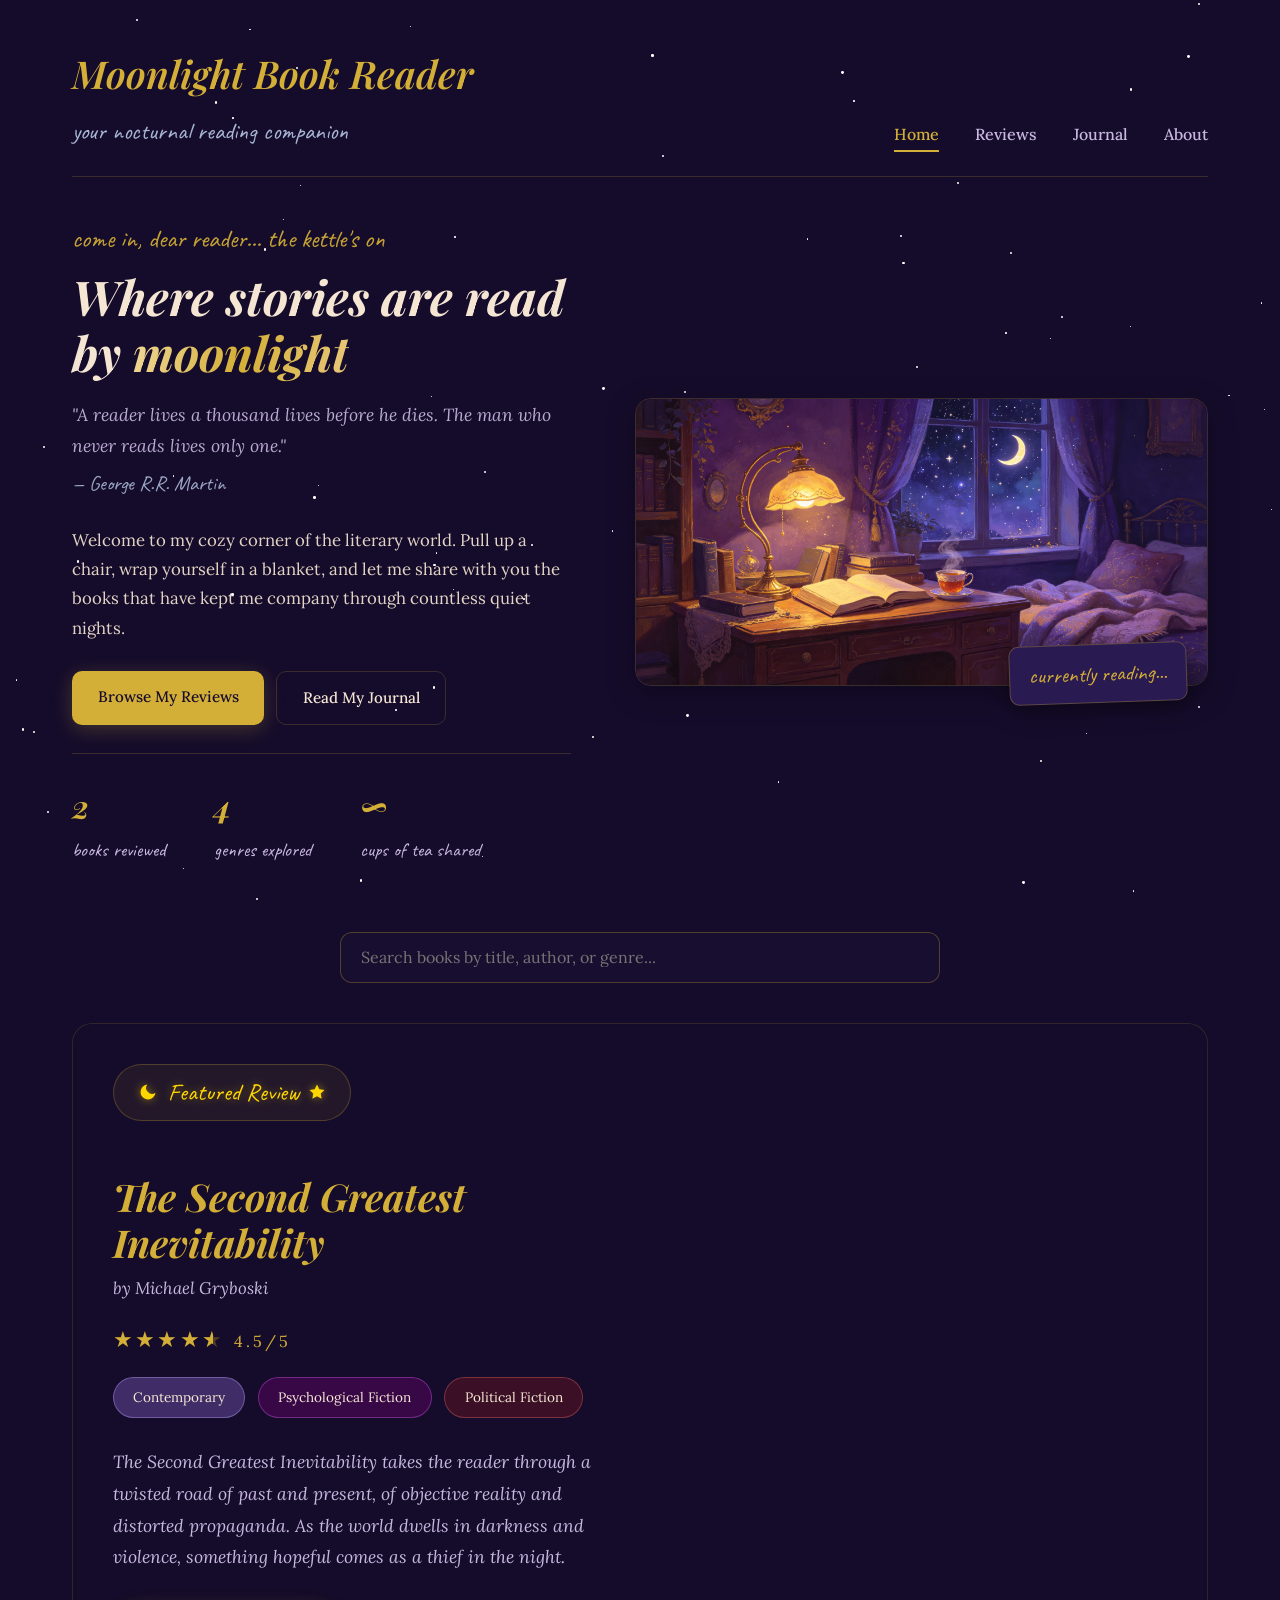
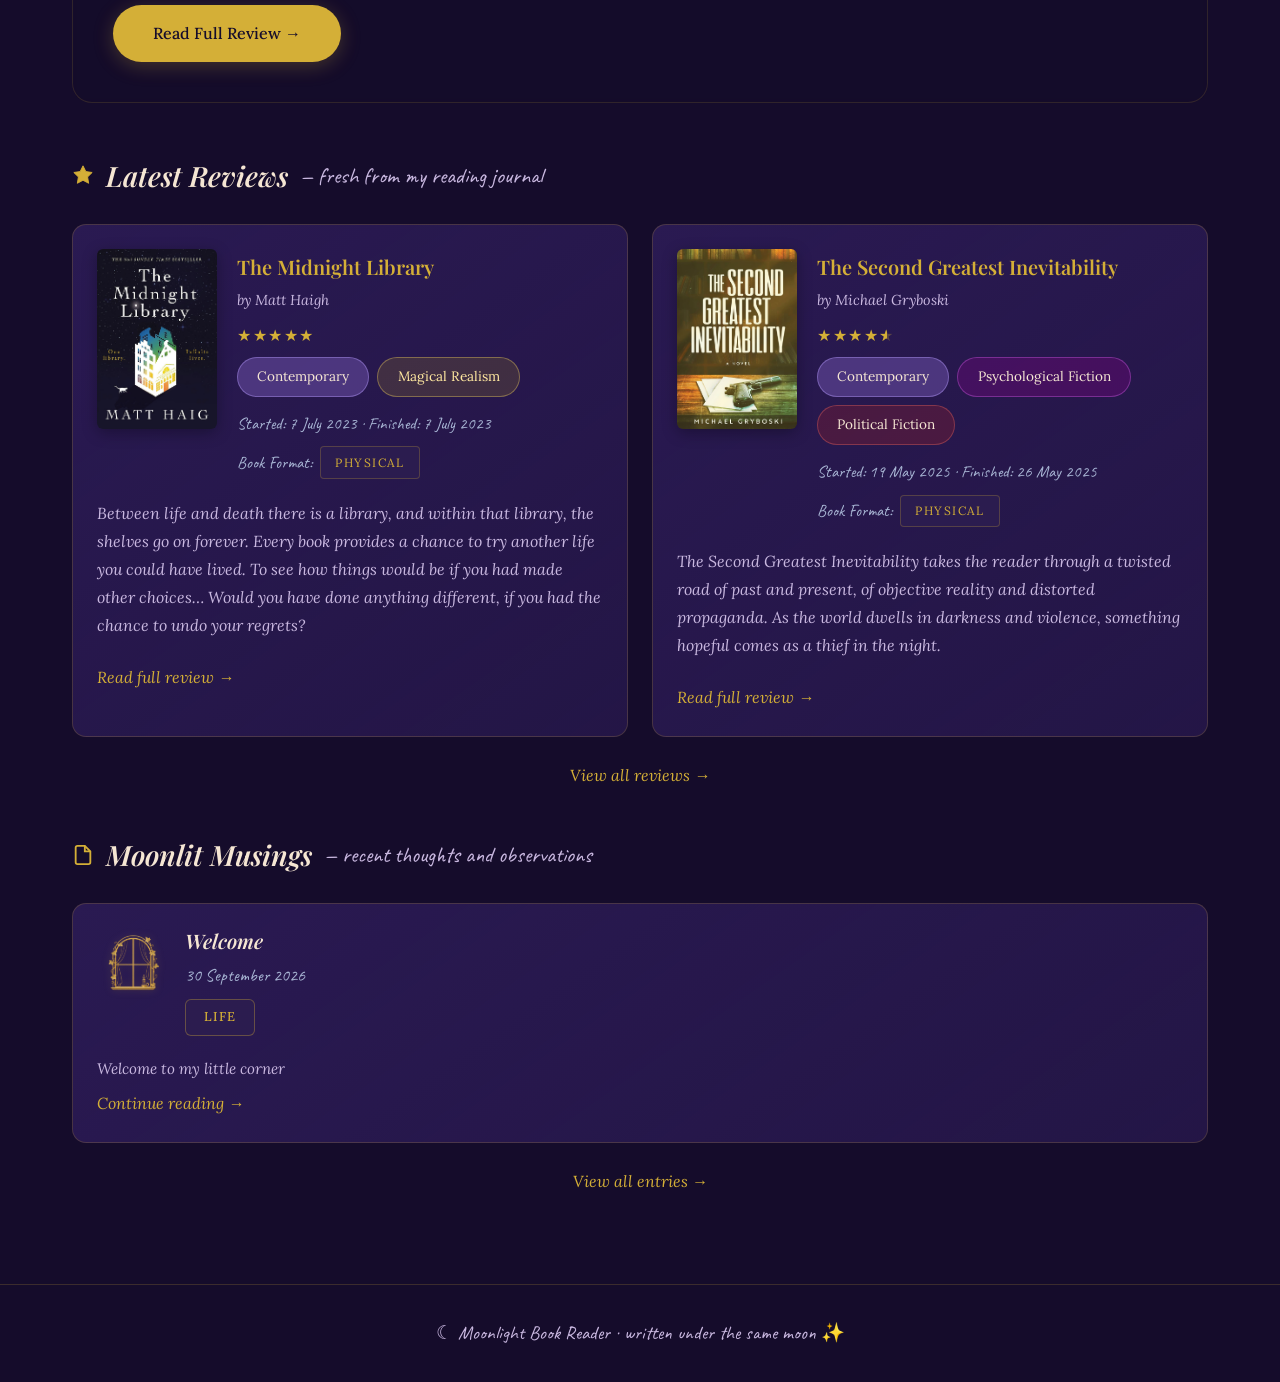
==== index.html @ bdcc1e2a "Update index.html" ====
<!DOCTYPE html>
<html lang="en">
<head>
  <meta charset="UTF-8" />
  <meta name="viewport" content="width=device-width, initial-scale=1.0" />
  <title>Moonlight Book Reader — Home</title>
  <link rel="icon" type="image/png" href="favicon.png" />
  <link rel="stylesheet" href="style.css?v=5" />
</head>
<body>
  <div class="stars-bg"></div>
  <div class="page-wrapper">
    <div class="container">
      <header class="site-header">
        <div class="site-brand">
          <a href="index.html" class="site-title">Moonlight Book Reader</a>
          <p class="site-tagline">your nocturnal reading companion</p>
        </div>
        <nav>
          <a href="index.html" class="active">Home</a>
          <a href="books.html">Reviews</a>
          <a href="journal.html">Journal</a>
          <a href="about.html">About</a>
        </nav>
      </header>

      <!-- HERO SECTION -->
      <section class="hero">
        <div class="hero-text">
          <p class="handwritten">come in, dear reader... the kettle's on</p>
          <h1>Where stories are read by <span class="gold-text">moonlight</span></h1>
          <p class="quote">"A reader lives a thousand lives before he dies. The man who never reads lives only one."</p>
          <p class="quote-author">— George R.R. Martin</p>
          <p>Welcome to my cozy corner of the literary world. Pull up a chair, wrap yourself in a blanket, and let me share with you the books that have kept me company through countless quiet nights.</p>
          <div class="hero-buttons">
            <a href="books.html" class="btn btn-primary">Browse My Reviews</a>
            <a href="journal.html" class="btn btn-secondary">Read My Journal</a>
          </div>
          <div class="hero-stats">
            <div class="hero-stat">
              <div class="stat-num" id="statBooks">0</div>
              <div class="stat-label">books reviewed</div>
            </div>
            <div class="hero-stat">
              <div class="stat-num" id="statGenres">0</div>
              <div class="stat-label">genres explored</div>
            </div>
            <div class="hero-stat">
              <div class="stat-num">∞</div>
              <div class="stat-label">cups of tea shared</div>
            </div>
          </div>
        </div>
        <div class="hero-image-wrap">
          <img src="hero-image.jpg" alt="Cozy night reading nook" loading="lazy" />
          <div class="hero-image-caption">currently reading...</div>
        </div>
      </section>

      <!-- 🔍 Search Bar -->
      <section class="search-section">
        <div class="search-container">
          <input 
            type="text" 
            id="searchInput" 
            placeholder="Search books by title, author, or genre..." 
            class="search-input"
          />
          <div id="searchResults" class="search-results"></div>
        </div>
      </section>

           <!-- ⭐ Featured Review — AUTO-UPDATING ✨ (styling 100% preserved) -->
      <section class="featured-section" id="featuredSection">
        <div class="featured-review" style="background: rgba(21, 12, 43, 0.25); backdrop-filter: blur(2px); border: 1px solid rgba(212, 175, 55, 0.15);">
          <div class="featured-book-wrap">
            
            <!-- LEFT: Text Content -->
            <div class="featured-content">
              
              <!-- ✨ Moon + Star Tag -->
              <div class="featured-tag-wrapper" style="margin-bottom: 1.8rem;">
                <span class="featured-tag" style="display: inline-flex; align-items: center; gap: 0.6rem; font-family: 'Caveat', cursive; font-size: 1.5rem; color: #ffd700; text-shadow: 0 0 10px rgba(255, 215, 0, 0.4); padding: 0.4rem 1.5rem; background: rgba(212, 175, 55, 0.08); border: 1px solid rgba(212, 175, 55, 0.25); border-radius: 999px;">
                  <svg width="20" height="20" viewBox="0 0 24 24" fill="#ffd700" style="filter: drop-shadow(0 0 4px rgba(255,215,0,0.5));">
                    <path d="M21 12.79A9 9 0 1 1 11.21 3 7 7 0 0 0 21 12.79z"/>
                  </svg>
                  Featured Review
                  <svg width="18" height="18" viewBox="0 0 24 24" fill="#ffd700" style="filter: drop-shadow(0 0 4px rgba(255,215,0,0.5));">
                    <polygon points="12 2 15.09 8.26 22 9.27 17 14.14 18.18 21.02 12 17.77 5.82 21.02 7 14.14 2 9.27 8.91 8.26 12 2"/>
                  </svg>
                </span>
              </div>
              
              <h2 class="featured-title" id="featuredTitle">The Midnight Library</h2>
              <p class="featured-author" id="featuredAuthor">by Matt Haig</p>
              <div class="featured-rating" id="featuredRating">★★★★★ 5/5</div>
              
              <div class="featured-genres" id="featuredGenres">
                <a href="books.html?genre=Contemporary" class="genre-pill">Contemporary</a>
                <a href="books.html?genre=Magical%20Realism" class="genre-pill magical-realism">Magical Realism</a>
              </div>
              
              <p class="featured-excerpt" id="featuredExcerpt">
                Between life and death there is a library, and within that library, the shelves go on forever. Every book provides a chance to try another life you could have lived...
              </p>
              
              <a href="book.html?id=the-midnight-library" class="btn btn-primary featured-btn" id="featuredButton">Read Full Review →</a>
            </div>
            
            <!-- RIGHT: YOUR ELEGANT FRAME + 3D BOOK ✨ -->
            <div 
              class="book-frame-wrapper" 
              id="featuredFrameWrapper"
              style="position: relative; width: 470px; height: 576px; flex-shrink: 0; display: flex; align-items: center; justify-content: center;"
            >
              
              <!-- 3D BOOK — perfect size: 300px × 450px, centered -->
              <img 
                id="featuredBookImg"
                src="content/images/midnight-library.jpg" 
                alt="The Midnight Library" 
                style="position: relative; z-index: 8; width: 300px; height: 450px; object-fit: cover; border-radius: 4px 10px 10px 4px; transform: perspective(900px) rotateY(-14deg) rotateX(5deg) translateZ(10px); box-shadow: inset 15px 0 20px -10px rgba(255,255,255,0.15), inset -12px 0 25px -8px rgba(0,0,0,0.6), -20px 15px 40px rgba(0,0,0,0.5), 0 10px 30px rgba(0,0,0,0.35); transition: transform 0.4s ease, box-shadow 0.4s ease;"
                onerror="this.style.border='2px dashed rgba(255,215,0,0.5)'; this.style.background='linear-gradient(135deg, #2a1a52, #1e1240)'; this.style.display='flex'; this.style.alignItems='center'; this.style.justifyContent='center'; this.style.color='#d4af37'; this.style.fontFamily='Caveat, cursive'; this.style.fontSize='1.2rem'; this.innerHTML='📖 Book Cover';"
              />
              
              <!-- YOUR ELEGANT GOLDEN FRAME -->
              <img 
                id="featuredOverlay"
                src="content/images/book-decoration.png" 
                alt="Golden decorative frame" 
                style="position: absolute; top: 0; left: 0; width: 100%; height: 100%; object-fit: contain; z-index: 15; pointer-events: none; filter: drop-shadow(0 0 10px rgba(255,215,0,0.25)); transition: filter 0.4s ease;"
                onerror="this.style.display='none'; console.log('⚠️ book-decoration.png not found');"
              />
            </div>
          </div>
        </div>
      </section>
      
      <!-- 📚 Latest Reviews -->
      <section>
        <div class="section-header">
          <span class="section-icon">
            <svg width="22" height="22" viewBox="0 0 24 24" fill="var(--accent)" stroke="var(--accent)" stroke-width="1">
              <polygon points="12 2 15.09 8.26 22 9.27 17 14.14 18.18 21.02 12 17.77 5.82 21.02 7 14.14 2 9.27 8.91 8.26 12 2"/>
            </svg>
          </span>
          <h2>Latest Reviews</h2>
          <span class="handwritten">— fresh from my reading journal</span>
        </div>
        <div id="latestReviewsContainer" class="books-grid"></div>
        <p class="view-all"><a href="books.html" class="read-more">View all reviews →</a></p>
      </section>

      <!-- 🌙 Moonlit Musings -->
      <section>
        <div class="section-header">
          <span class="section-icon">
            <svg width="22" height="22" viewBox="0 0 24 24" fill="none" stroke="var(--accent)" stroke-width="2">
              <path d="M14 2H6a2 2 0 0 0-2 2v16a2 2 0 0 0 2 2h12a2 2 0 0 0 2-2V8z"/>
              <polyline points="14 2 14 8 20 8"/>
            </svg>
          </span>
          <h2>Moonlit Musings</h2>
          <span class="handwritten">— recent thoughts and observations</span>
        </div>
        <div id="latestJournalContainer" class="journal-grid"></div>
        <p class="view-all"><a href="journal.html" class="read-more">View all entries →</a></p>
      </section>
    </div>

    <footer class="site-footer">
      <p><span class="handwritten">☾ Moonlight Book Reader · written under the same moon ✨</span></p>
    </footer>
  </div>

  <script>
    const starsBg = document.querySelector('.stars-bg');
    if (starsBg) {
      for (let i = 0; i < 80; i++) {
        const s = document.createElement('div');
        s.className = 'twinkle';
        s.style.left = `${Math.random()*100}%`;
        s.style.top = `${Math.random()*100}%`;
        s.style.animationDelay = `${Math.random()*3}s`;
        s.style.width = s.style.height = `${Math.random()*2+1}px`;
        starsBg.appendChild(s);
      }
    }
  </script>
  <script src="script.js?v=5"></script>
  <!-- ✨ Featured Hover Effect — Guaranteed to work -->
  <script>
    (function() {
      const wrapper = document.getElementById('featuredFrameWrapper');
      const book = document.getElementById('featuredBook3d');
      const overlay = document.getElementById('featuredOverlay');
      
      if (wrapper && book) {
        wrapper.addEventListener('mouseenter', function() {
          book.style.transform = 'perspective(900px) rotateY(-8deg) rotateX(2deg) translateZ(25px) scale(1.04)';
          book.style.boxShadow = 'inset 15px 0 20px -10px rgba(255,255,255,0.18), inset -12px 0 25px -8px rgba(0,0,0,0.6), -25px 20px 50px rgba(0,0,0,0.55), 0 15px 35px rgba(0,0,0,0.4), 8px 0 20px rgba(0,0,0,0.25)';
          if (overlay) overlay.style.filter = 'drop-shadow(0 0 20px rgba(255,223,100,0.6)) drop-shadow(0 0 35px rgba(255,215,0,0.35))';
        });
        
        wrapper.addEventListener('mouseleave', function() {
          book.style.transform = 'perspective(900px) rotateY(-14deg) rotateX(5deg) translateZ(10px)';
          book.style.boxShadow = 'inset 15px 0 20px -10px rgba(255,255,255,0.15), inset -12px 0 25px -8px rgba(0,0,0,0.6), -20px 15px 40px rgba(0,0,0,0.5), 0 10px 30px rgba(0,0,0,0.35)';
          if (overlay) overlay.style.filter = 'drop-shadow(0 0 12px rgba(255,215,0,0.3))';
        });
      }
    })();
  </script>
</body>
</html>
---- style.css ----
/* ===== MOONLIGHT BOOK READER — POLISHED & FIXED ===== */
@import url('https://fonts.googleapis.com/css2?family=Playfair+Display:ital,wght@0,400;0,500;0,600;0,700;1,400;1,500&display=swap');
@import url('https://fonts.googleapis.com/css2?family=Lora:ital,wght@0,400;0,500;0,600;1,400;1,500&display=swap');
@import url('https://fonts.googleapis.com/css2?family=Caveat:wght@400;500;600;700&display=swap');
:root {
  --bg-deep: #150c2b;
  --bg: #1e1240;
  --card: #2a1a52;
  --card-soft: rgba(42, 26, 82, 0.7);
  --accent: #d4af37;
  --accent-bright: #ffd700;
  --accent-soft: rgba(212, 175, 55, 0.15);
  --accent2: #a8b5d4;
  --text: #f5e6d3;
  --text-soft: #c9b8e0;
  --text-faint: #a898c5;
  --border: rgba(212, 175, 55, 0.2);
  --border-thin: rgba(212, 175, 55, 0.12);
  --pill-genre: rgba(147, 112, 219, 0.35);
  --pill-genre-border: rgba(186, 160, 255, 0.4);
  --pill-entry: rgba(45, 30, 80, 0.85);
  --pill-entry-border: rgba(212, 175, 55, 0.35);
  --pill-back: rgba(45, 30, 80, 0.85);
  --pill-back-border: rgba(212, 175, 55, 0.35);
  --pill-format: rgba(45, 30, 80, 0.85);
  --pill-format-border: rgba(212, 175, 55, 0.25);
  --shadow-soft: 0 8px 30px rgba(0, 0, 0, 0.3);
  --shadow-glow: 0 0 20px rgba(255, 215, 0, 0.25);
}
* { margin: 0; padding: 0; box-sizing: border-box; }
html { scroll-behavior: smooth; }
body {
  font-family: 'Lora', Georgia, serif;
  background: var(--bg-deep);
  color: var(--text);
  line-height: 1.75;
  min-height: 100vh;
  overflow-x: hidden;
}
/* ===== STARRY BACKGROUND ===== */
.stars-bg {
  position: fixed;
  top: 0; left: 0;
  width: 100%; height: 100%;
  pointer-events: none;
  z-index: 0;
  overflow: hidden;
}
.twinkle {
  position: absolute;
  width: 2px; height: 2px;
  background: #fff;
  border-radius: 50%;
  animation: twinkle 3s ease-in-out infinite;
}
@keyframes twinkle {
  0%, 100% { opacity: 0.2; transform: scale(0.8); }
  50% { opacity: 1; transform: scale(1.3); }
}
/* ===== LAYOUT ===== */
.page-wrapper { position: relative; z-index: 1; min-height: 100vh; display: flex; flex-direction: column; }
.container { max-width: 1200px; margin: 0 auto; padding: 0 2rem; width: 100%; flex: 1; }
/* ===== HEADER ===== */
.site-header {
  display: flex; justify-content: space-between; align-items: flex-end;
  padding: 2.5rem 0 1.5rem; border-bottom: 1px solid var(--border); margin-bottom: 2.5rem;
  flex-wrap: wrap; gap: 1.5rem;
}
.site-title {
  font-family: 'Playfair Display', serif; font-size: 2.4rem; font-weight: 600; font-style: italic;
  color: var(--accent); text-decoration: none;
}
.site-title:hover {
  background: linear-gradient(100deg, #f0d89a, #d4af37, #e8c77a);
  -webkit-background-clip: text; background-clip: text; color: transparent;
}
.site-tagline { font-family: 'Caveat', cursive; font-size: 1.5rem; color: var(--accent2); margin-top: 0.15rem; }
nav { display: flex; gap: 2.25rem; flex-wrap: wrap; }
nav a {
  color: var(--text-soft); text-decoration: none; font-family: 'Lora', serif;
  font-weight: 500; font-size: 1rem; position: relative; padding-bottom: 4px;
}
nav a::after {
  content: ''; position: absolute; bottom: 0; left: 0; width: 0; height: 2px;
  background: var(--accent); transition: width 0.3s;
}
nav a:hover, nav a.active { color: var(--accent); }
nav a:hover::after, nav a.active::after { width: 100%; }
/* ===== HERO ===== */
.hero { display: grid; grid-template-columns: 1fr 1.15fr; gap: 4rem; align-items: center; margin-bottom: 4rem; }
.hero-text .handwritten { font-family: 'Caveat', cursive; font-size: 1.6rem; color: var(--accent); margin-bottom: 0.5rem; }
.hero-text h1 { font-family: 'Playfair Display', serif; font-size: 3rem; font-weight: 700; font-style: italic; line-height: 1.15; margin-bottom: 1.25rem; }
.hero-text h1 .gold-text {
  background: linear-gradient(100deg, #f0d89a, #d4af37, #e8c77a);
  -webkit-background-clip: text; background-clip: text; color: transparent;
}
.hero-text .quote { font-style: italic; color: var(--text-soft); font-size: 1.1rem; margin-bottom: 0.25rem; }
.hero-text .quote-author { font-family: 'Caveat', cursive; font-size: 1.3rem; color: var(--accent2); margin-bottom: 1.5rem; }
.hero-text p { margin-bottom: 1.75rem; color: var(--text); opacity: 0.92; font-size: 1.05rem; }
.hero-buttons { display: flex; gap: 0.75rem; flex-wrap: wrap; margin-bottom: 1.75rem; }
.btn {
  display: inline-block; padding: 0.8rem 1.6rem; border-radius: 10px;
  text-decoration: none; font-family: 'Lora', serif; font-weight: 500; font-size: 0.95rem; transition: all 0.25s;
  border: none; cursor: pointer;
}
.btn-primary { background: var(--accent); color: #150c2b; box-shadow: 0 4px 20px rgba(212,175,55,0.25); }
.btn-primary:hover { transform: translateY(-2px); box-shadow: 0 6px 28px rgba(212,175,55,0.35); }
.btn-secondary { background: transparent; color: var(--text); border: 1px solid var(--border); }
.btn-secondary:hover { border-color: var(--accent); color: var(--accent); }
.hero-stats { display: flex; gap: 3rem; flex-wrap: wrap; padding-top: 1.5rem; border-top: 1px solid var(--border); }
.hero-stat .stat-num { font-family: 'Playfair Display', serif; font-size: 2rem; font-weight: 700; font-style: italic; color: var(--accent); }
.hero-stat .stat-label { font-family: 'Caveat', cursive; font-size: 1.2rem; color: var(--text-soft); }
.hero-image-wrap { position: relative; border-radius: 16px; overflow: visible; box-shadow: var(--shadow-soft); border: 1px solid rgba(212,175,55,0.2); }
.hero-image-wrap img { width: 100%; display: block; border-radius: 16px; }
.hero-image-caption {
  position: absolute; bottom: -18px; right: 20px; background: var(--card);
  padding: 0.6rem 1.2rem; border-radius: 10px; font-family: 'Caveat', cursive;
  font-size: 1.35rem; color: var(--accent); box-shadow: 0 6px 24px rgba(0,0,0,0.4);
  border: 1px solid rgba(212,175,55,0.3); transform: rotate(-2deg); z-index: 10; white-space: nowrap;
}
/* ===== SECTION HEADERS ===== */
.section-header { display: flex; align-items: center; gap: 0.75rem; margin-bottom: 1.5rem; flex-wrap: wrap; }
.section-header h2 { font-family: 'Playfair Display', serif; font-size: 1.75rem; font-weight: 600; font-style: italic; color: var(--text); }
.section-header .handwritten { font-family: 'Caveat', cursive; font-size: 1.4rem; color: var(--text-soft); }
.section-icon { color: var(--accent); display: flex; align-items: center; }
/* ===== PILLS — EXACT SHAPES ===== */
/* Genre pill — fully rounded oval */
.genre-pill {
  display: inline-block;
  padding: 0.45rem 1.2rem;
  border-radius: 999px;
  font-size: 0.85rem;
  font-family: 'Lora', serif;
  background: var(--pill-genre);
  border: 1px solid var(--pill-genre-border);
  color: var(--text);
  transition: all 0.25s ease;
  white-space: nowrap;
  cursor: pointer;
  text-decoration: none;
}
.genre-pill:hover {
  background: rgba(212, 175, 55, 0.15);
  border-color: var(--accent);
  transform: translateY(-1px);
}
/* ===== ALL GENRE COLORS — COMPLETE SET ✨ ===== */
.genre-pill.anthologies { background: rgba(186, 85, 211, 0.25); border-color: rgba(221, 160, 221, 0.4); }
.genre-pill.art { background: rgba(255, 127, 80, 0.25); border-color: rgba(255, 160, 122, 0.4); }
.genre-pill.biographical-fiction { background: rgba(205, 133, 63, 0.25); border-color: rgba(205, 133, 63, 0.45); }
.genre-pill.biography { background: rgba(205, 133, 63, 0.25); border-color: rgba(205, 133, 63, 0.45); }
.genre-pill.children { background: rgba(255, 182, 193, 0.3); border-color: rgba(255, 192, 203, 0.45); }
.genre-pill.classics { background: rgba(245, 222, 179, 0.2); border-color: rgba(245, 222, 179, 0.4); color: #f5e6d3; }
.genre-pill.comfort-reads { background: rgba(255, 248, 220, 0.2); border-color: rgba(255, 239, 186, 0.4); color: #f5e6d3; }
.genre-pill.contemporary { background: rgba(147, 112, 219, 0.35); border-color: rgba(186, 160, 255, 0.4); }
.genre-pill.cookbook { background: rgba(255, 165, 0, 0.25); border-color: rgba(255, 191, 53, 0.45); }
.genre-pill.cozy-books { background: rgba(245, 222, 179, 0.22); border-color: rgba(255, 228, 181, 0.4); color: #f5e6d3; }
.genre-pill.dark-academia { background: rgba(85, 107, 47, 0.35); border-color: rgba(107, 142, 35, 0.45); }
.genre-pill.dark-fantasy { background: rgba(34, 139, 34, 0.3); border-color: rgba(85, 107, 47, 0.45); }
.genre-pill.dark-romance { background: rgba(139, 0, 0, 0.3); border-color: rgba(178, 34, 34, 0.45); }
.genre-pill.drama { background: rgba(128, 0, 0, 0.28); border-color: rgba(178, 34, 34, 0.45); }
.genre-pill.dystopian { background: rgba(70, 130, 180, 0.25); border-color: rgba(100, 149, 237, 0.45); }
.genre-pill.epic-fantasy { background: rgba(0, 100, 0, 0.32); border-color: rgba(46, 139, 87, 0.45); }
.genre-pill.fantasy { background: rgba(46, 139, 87, 0.3); border-color: rgba(60, 179, 113, 0.45); }
.genre-pill.fantasy-romance { background: rgba(199, 21, 133, 0.25); border-color: rgba(255, 105, 180, 0.4); }
.genre-pill.fiction { background: rgba(147, 112, 219, 0.35); border-color: rgba(186, 160, 255, 0.4); }
.genre-pill.gothic { background: rgba(75, 0, 130, 0.35); border-color: rgba(123, 104, 238, 0.45); }
.genre-pill.graphic-novel { background: rgba(0, 139, 139, 0.28); border-color: rgba(32, 178, 170, 0.45); }
.genre-pill.historical { background: rgba(184, 134, 11, 0.25); border-color: rgba(218, 165, 32, 0.45); }
.genre-pill.historical-fiction { background: rgba(184, 134, 11, 0.25); border-color: rgba(218, 165, 32, 0.45); }
.genre-pill.horror { background: rgba(128, 0, 0, 0.3); border-color: rgba(178, 34, 34, 0.45); }
.genre-pill.literary-fiction { background: rgba(112, 128, 144, 0.35); border-color: rgba(176, 196, 222, 0.45); }
.genre-pill.magical-realism { background: rgba(255, 215, 0, 0.12); border-color: rgba(255, 223, 100, 0.35); color: #ffe8a0; }
.genre-pill.memoir { background: rgba(139, 119, 101, 0.3); border-color: rgba(188, 143, 143, 0.4); }
.genre-pill.middle-grade { background: rgba(135, 206, 250, 0.28); border-color: rgba(173, 216, 230, 0.45); }
.genre-pill.mystery { background: rgba(0, 128, 128, 0.3); border-color: rgba(32, 178, 170, 0.45); }
.genre-pill.new-adult { background: rgba(255, 105, 180, 0.28); border-color: rgba(255, 182, 193, 0.45); }
.genre-pill.non-fiction { background: rgba(139, 119, 101, 0.3); border-color: rgba(188, 143, 143, 0.4); }
.genre-pill.paranormal-romance { background: rgba(200, 162, 200, 0.3); border-color: rgba(221, 160, 221, 0.45); }
.genre-pill.philosophy { background: rgba(112, 128, 144, 0.32); border-color: rgba(176, 196, 222, 0.45); }
.genre-pill.poetry { background: rgba(218, 112, 214, 0.25); border-color: rgba(221, 160, 221, 0.45); }
.genre-pill.political-fiction { background: rgba(178, 34, 34, 0.25); border-color: rgba(205, 92, 92, 0.45); }
.genre-pill.psychological-fiction { background: rgba(139, 0, 139, 0.3); border-color: rgba(186, 85, 211, 0.45); }
.genre-pill.psychological-thriller { background: rgba(128, 0, 128, 0.3); border-color: rgba(186, 85, 211, 0.45); }
.genre-pill.religion { background: rgba(218, 165, 32, 0.22); border-color: rgba(255, 215, 0, 0.35); }
.genre-pill.romance { background: rgba(255, 105, 180, 0.25); border-color: rgba(255, 182, 193, 0.45); }
.genre-pill.sci-fi, .genre-pill.science-fiction { background: rgba(30, 144, 255, 0.25); border-color: rgba(135, 206, 250, 0.45); }
.genre-pill.self-help { background: rgba(60, 179, 113, 0.25); border-color: rgba(144, 238, 144, 0.4); }
.genre-pill.short-stories { background: rgba(255, 160, 122, 0.28); border-color: rgba(255, 127, 80, 0.45); }
.genre-pill.thriller { background: rgba(128, 0, 32, 0.3); border-color: rgba(199, 21, 133, 0.45); }
.genre-pill.travel { background: rgba(32, 178, 170, 0.28); border-color: rgba(0, 206, 209, 0.45); }
.genre-pill.urban-fantasy { background: rgba(75, 0, 130, 0.32); border-color: rgba(123, 104, 238, 0.45); }
.genre-pill.young-adult { background: rgba(255, 160, 122, 0.28); border-color: rgba(255, 127, 80, 0.45); }
/* Entry type pill — RECTANGULAR with soft corners.
   NOTE: .journal-type-tag is just a WRAPPER — no styling (prevents double-border) ✨ */
.entry-type-pill {
  display: inline-block !important;
  padding: 0.4rem 1.1rem !important;
  border-radius: 6px !important;
  font-size: 0.8rem !important;
  font-family: 'Lora', serif !important;
  font-weight: 500 !important;
  background: var(--pill-entry) !important;
  border: 1px solid var(--pill-entry-border) !important;
  color: var(--accent) !important;
  text-transform: uppercase !important;
  letter-spacing: 0.1em !important;
  transition: all 0.25s ease !important;
  white-space: nowrap !important;
  text-decoration: none !important;
}
.journal-type-tag {
  display: block !important;
  margin-bottom: 0.5rem !important;
  background: none !important;
  border: none !important;
  padding: 0 !important;
}
/* Back link pill — LONG OVAL, gold text, Caveat font */
.back-link-pill {
  display: inline-flex !important;
  align-items: center !important;
  gap: 0.5rem !important;
  padding: 0.75rem 2rem !important;
  border-radius: 999px !important;
  font-family: 'Caveat', cursive !important;
  font-size: 1.35rem !important;
  background: var(--pill-back) !important;
  border: 1px solid var(--pill-back-border) !important;
  color: var(--accent) !important;
  text-decoration: none !important;
  transition: all 0.25s ease !important;
}
.back-link-pill:hover {
  background: rgba(212, 175, 55, 0.15) !important;
  border-color: var(--accent) !important;
  transform: translateX(-4px) !important;
}
/* ✅ Position variants — OUTSIDE the card wrapper, matching review page layout exactly */
.back-link-pill--top {
  margin: 0 0 1.5rem 0 !important;
  display: inline-flex !important;
  width: fit-content !important;
}
.back-link-pill--bottom {
  margin: 1.5rem 0 0 0 !important;
  display: inline-flex !important;
  width: fit-content !important;
}
/* ✅ Journal entry wrapper — contains the card content only, pills sit outside */
.journal-entry-wrapper {
  background: linear-gradient(145deg, var(--card), var(--card-soft));
  border: 1px solid var(--border);
  border-radius: 14px;
  padding: 2rem;
}
/* Format pill — small rectangular */
.format-pill {
  display: inline-block !important;
  padding: 0.3rem 0.9rem !important;
  border-radius: 4px !important;
  font-size: 0.75rem !important;
  font-family: 'Lora', serif !important;
  text-transform: uppercase !important;
  letter-spacing: 0.12em !important;
  background: var(--pill-format) !important;
  border: 1px solid var(--pill-format-border) !important;
  color: var(--accent) !important;
  white-space: nowrap !important;
}
/* Book Format label */
.book-format-label {
  font-family: 'Caveat', cursive;
  font-size: 1.05rem;
  color: var(--accent2);
  margin-right: 0.5rem;
}
/* ===== FEATURED REVIEW ===== */
.featured-section { margin: 2rem 0 3rem; }
.featured-review {
  background: linear-gradient(135deg, rgba(44, 26, 82, 0.7), rgba(26, 16, 51, 0.9));
  border-radius: 20px;
  padding: 2.5rem;
  border: 1px solid rgba(212, 175, 55, 0.25);
  position: relative;
  overflow: visible;
}
.featured-tag {
  display: inline-flex;
  align-items: center;
  gap: 0.5rem;
  font-size: 1rem;
  color: var(--accent);
  background: rgba(212, 175, 55, 0.1);
  padding: 0.5rem 1.3rem;
  border-radius: 999px;
  margin-bottom: 1.5rem;
  font-family: 'Caveat', cursive;
  border: 1px solid rgba(212, 175, 55, 0.2);
}
.featured-book-wrap {
  display: flex;
  flex-direction: row;
  gap: 3rem;
  align-items: center;
  position: relative;
  z-index: 2;
  flex-wrap: wrap;
}
.featured-content { flex: 1; min-width: 300px; z-index: 2; }
.featured-title {
  font-family: 'Playfair Display', serif;
  font-size: 2.4rem;
  font-weight: 700;
  font-style: italic;
  color: var(--accent);
  margin: 0 0 0.5rem;
  line-height: 1.2;
}
.featured-author {
  color: var(--text-soft);
  font-style: italic;
  margin: 0 0 1rem;
  font-size: 1.05rem;
}
.featured-rating {
  font-size: 1.4rem;
  color: var(--accent);
  margin: 0 0 1.2rem;
  letter-spacing: 0.15em;
}
.featured-genres {
  display: flex;
  flex-wrap: wrap;
  gap: 0.8rem;
  margin-bottom: 1.8rem;
}
.featured-excerpt {
  line-height: 1.8;
  font-size: 1.1rem;
  font-style: italic;
  color: #c8b8e0;
  margin-bottom: 2rem;
  max-width: 90%;
}
.featured-btn {
  border-radius: 999px;
  padding: 0.9rem 2.5rem;
  font-size: 1rem;
}
/* ===== GOLDEN FRAME + 3D BOOK ===== */
.book-frame-wrapper {
  position: relative;
  width: 300px;
  height: 420px;
  perspective: 1200px;
  flex-shrink: 0;
  display: flex;
  align-items: center;
  justify-content: center;
}
.golden-ornate-frame {
  position: absolute;
  top: -20px;
  left: -25px;
  right: -25px;
  bottom: -20px;
  border-radius: 16px;
  border: 2px solid transparent;
  background:
    linear-gradient(var(--bg-deep), var(--bg-deep)) padding-box,
    linear-gradient(135deg, #b8860b, #ffd700, #f0c808, #daa520, #ffd700) border-box;
  box-shadow:
    0 0 25px rgba(255, 215, 0, 0.35),
    0 0 50px rgba(255, 215, 0, 0.18),
    inset 0 0 25px rgba(255, 215, 0, 0.08);
  animation: framePulse 4s ease-in-out infinite;
  pointer-events: none;
  z-index: 10;
}
@keyframes framePulse {
  0%, 100% {
    box-shadow:
      0 0 25px rgba(255, 215, 0, 0.35),
      0 0 50px rgba(255, 215, 0, 0.18),
      inset 0 0 25px rgba(255, 215, 0, 0.08);
  }
  50% {
    box-shadow:
      0 0 35px rgba(255, 215, 0, 0.45),
      0 0 65px rgba(255, 215, 0, 0.25),
      inset 0 0 35px rgba(255, 215, 0, 0.12);
  }
}
.featured-book-3d {
  position: relative;
  z-index: 8;
  width: 200px;
  height: 300px;
  object-fit: cover;
  border-radius: 4px 10px 10px 4px;
  transform: perspective(900px) rotateY(-14deg) rotateX(5deg) translateZ(10px);
  box-shadow:
    inset 15px 0 20px -10px rgba(255, 255, 255, 0.15),
    inset -12px 0 25px -8px rgba(0, 0, 0, 0.6),
    -20px 15px 40px rgba(0, 0, 0, 0.5),
    0 10px 30px rgba(0, 0, 0, 0.35),
    5px 0 15px rgba(0, 0, 0, 0.2);
  transition: transform 0.4s ease, box-shadow 0.4s ease;
}
/* ✅ FULLY RESTORED HOVER EFFECT — Featured Book */
.book-frame-wrapper:hover .featured-book-3d {
  transform: perspective(900px) rotateY(-8deg) rotateX(2deg) translateZ(25px) scale(1.03);
  box-shadow:
    inset 15px 0 20px -10px rgba(255, 255, 255, 0.18),
    inset -12px 0 25px -8px rgba(0, 0, 0, 0.6),
    -25px 20px 50px rgba(0, 0, 0, 0.55),
    0 15px 35px rgba(0, 0, 0, 0.4),
    8px 0 20px rgba(0, 0, 0, 0.25);
}
/* ===== VISUAL STAR RATING — PERFECT BASELINE ✨ ===== */
.star-rating {
  display: inline-flex;
  align-items: baseline;
  letter-spacing: 0.1em;
  line-height: 1;
}
.star-full,
.star-empty,
.star-half {
  display: inline-block;
  line-height: 1;
  vertical-align: baseline;
}
.star-full { color: var(--accent); }
.star-empty { color: rgba(212, 175, 55, 0.3); }
.star-half {
  position: relative;
  color: rgba(212, 175, 55, 0.3);
}
.star-half::before {
  content: '★';
  position: absolute;
  left: 0;
  top: 0;
  width: 50%;
  overflow: hidden;
  white-space: nowrap;
  color: var(--accent);
  z-index: 2;
  line-height: 1;
}
/* ===== REVIEW CONTENT FORMATTING ===== */
.review-content {
  line-height: 1.8;
  font-size: 1.05rem;
  color: var(--text);
}
.review-content p { margin-bottom: 1.25rem; }
.review-content strong, .review-content b { font-weight: 700; color: var(--accent); }
.review-content em, .review-content i { font-style: italic; color: var(--text-soft); }
.review-content a { color: var(--accent); text-decoration: underline; text-underline-offset: 3px; transition: all 0.2s; }
.review-content a:hover { color: var(--accent-bright); }
.review-content blockquote {
  border-left: 2px solid var(--accent);
  padding-left: 1.5rem;
  margin: 1.5rem 0;
  font-style: italic;
  color: var(--text-soft);
}
.review-content ul, .review-content ol { margin: 1.25rem 0; padding-left: 1.75rem; }
.review-content li { margin-bottom: 0.5rem; }
/* ===== GOLDEN DIVIDER LINE ===== */
.review-divider {
  width: 100%;
  height: 1px;
  background: linear-gradient(90deg, transparent, var(--accent), transparent);
  margin: 2.5rem 0;
  opacity: 0.4;
}
/* ===== QUOTES & VERDICT SPACING ===== */
.quotes-section, .verdict-section { margin: 2rem 0; }
.quotes-section h3, .verdict-section h3 {
  font-family: 'Playfair Display', serif;
  font-size: 1.4rem;
  font-style: italic;
  color: var(--accent);
  margin-bottom: 1rem;
}
.quotes-section { margin-bottom: 2.5rem; }
.verdict-section { margin-top: 2.5rem; }
/* ===== BOOK CARDS — HORIZONTAL ===== */
.books-grid {
  display: grid;
  grid-template-columns: repeat(auto-fit, minmax(300px, 1fr));
  gap: 1.5rem;
}
.book-card {
  background: linear-gradient(145deg, var(--card), var(--card-soft));
  border: 1px solid var(--border);
  border-radius: 14px;
  padding: 1.5rem;
  transition: all 0.3s ease;
}
.book-card:hover {
  transform: translateY(-4px);
  box-shadow: 0 16px 50px rgba(212,175,87,0.15);
  border-color: rgba(212,175,87,0.35);
}
.book-header {
  display: flex;
  gap: 1.25rem;
  margin-bottom: 1rem;
}
/* ✅ Smaller cover — list/reviews page */
.book-cover {
  width: 120px;
  height: 180px;
  object-fit: cover;
  border-radius: 6px;
  flex-shrink: 0;
  box-shadow: 0 4px 15px rgba(0,0,0,0.3);
}
/* ✅ LARGER/TALLER cover — ONLY on individual review page */
.single-book-container .book-cover,
#singleBook .book-cover {
  width: 170px !important;
  height: 255px !important;
  object-fit: cover;
  border-radius: 6px;
  flex-shrink: 0;
  box-shadow: 0 6px 20px rgba(0,0,0,0.35);
}
.book-meta { flex: 1; min-width: 0; }
.book-title {
  font-family: 'Playfair Display', serif;
  font-size: 1.25rem;
  font-weight: 600;
  color: var(--accent);
  text-decoration: none;
  display: block;
  margin-bottom: 0.25rem;
}
.book-author {
  color: var(--text-soft);
  font-size: 0.9rem;
  margin-bottom: 0.5rem;
  font-style: italic;
}
.book-rating {
  color: var(--accent);
  letter-spacing: 2px;
  font-size: 1rem;
  margin-bottom: 0.5rem;
}
.book-genres {
  display: flex;
  flex-wrap: wrap;
  gap: 0.5rem;
  margin: 0.5rem 0 0.75rem;
}
.book-format-line {
  margin: 0.5rem 0 0.25rem;
  display: flex;
  align-items: center;
  flex-wrap: wrap;
}
.reading-dates {
  font-family: 'Caveat', cursive;
  font-size: 1.05rem;
  color: var(--accent2);
  margin: 0.5rem 0;
}
.book-excerpt {
  color: var(--text-soft);
  margin: 1rem 0;
  font-style: italic;
}
.read-more {
  display: inline-block;
  margin-top: 0.5rem;
  color: var(--accent);
  text-decoration: none;
  font-family: 'Lora', serif;
  font-style: italic;
  border-bottom: 1px solid transparent;
  transition: border-color 0.3s;
}
.read-more:hover { border-bottom-color: var(--accent); }
.view-all {
  text-align: center;
  margin: 1rem 0 2.5rem;
}
/* ===== JOURNAL GRID ===== */
.journal-grid {
  display: grid !important;
  grid-template-columns: repeat(auto-fit, minmax(320px, 1fr)) !important;
  gap: 1.5rem !important;
}
.journal-entry {
  background: transparent;
  border: none;
  border-radius: 0;
  padding: 0;
  transition: none;
  display: block;
}
.journal-entry:hover {
  transform: none;
  box-shadow: none;
  border-color: inherit;
}
/* List view journal card styling */
.journal-grid .journal-entry,
#journalContainer .journal-entry,
#latestJournalContainer .journal-entry {
  background: linear-gradient(145deg, var(--card), var(--card-soft));
  border: 1px solid var(--border);
  border-radius: 14px;
  padding: 1.5rem;
  transition: all 0.3s ease;
}
.journal-grid .journal-entry:hover,
#journalContainer .journal-entry:hover,
#latestJournalContainer .journal-entry:hover {
  transform: translateY(-4px);
  box-shadow: 0 14px 45px rgba(212,175,87,0.12);
  border-color: rgba(212,175,87,0.3);
}
.journal-card-header {
  display: flex;
  align-items: flex-start;
  gap: 1rem;
  margin-bottom: 0.75rem;
}
/* Listing icons: 72px */
.journal-icon {
  width: 72px;
  height: 72px;
  object-fit: contain;
  flex-shrink: 0;
  filter: drop-shadow(0 0 4px rgba(212,175,55,0.2));
}
/* ✅ Full entry icons: 135px */
.journal-icon-large {
  width: 135px !important;
  height: 135px !important;
  object-fit: contain !important;
  flex-shrink: 0 !important;
  filter: drop-shadow(0 0 6px rgba(212,175,55,0.25)) !important;
}
.journal-title {
  font-family: 'Playfair Display', serif !important;
  font-size: 1.25rem !important;
  font-weight: 600 !important;
  font-style: italic !important;
  color: var(--text) !important;
  text-decoration: none !important;
  display: block !important;
  margin-bottom: 0.35rem !important;
  line-height: 1.3 !important;
}
.journal-date {
  font-family: 'Caveat', cursive !important;
  font-size: 1.1rem !important;
  color: var(--accent2) !important;
  margin-bottom: 0.5rem !important;
}
.journal-snippet {
  color: var(--text-soft) !important;
  font-style: italic !important;
  line-height: 1.65 !important;
  font-size: 0.95rem !important;
}
/* ===== ABOUT PAGE ===== */
.about-section {
  max-width: 800px;
  margin: 0 auto;
}
.about-intro {
  font-family: 'Caveat', cursive;
  font-size: 1.6rem;
  color: var(--accent);
  margin-bottom: 0.5rem;
}
.about-heading {
  font-family: 'Playfair Display', serif;
  font-size: 2.2rem;
  font-weight: 700;
  font-style: italic;
  color: var(--accent);
  margin-bottom: 2rem;
}
.about-bio p {
  font-family: 'Lora', Georgia, serif;
  font-size: 1.05rem;
  line-height: 1.85;
  color: var(--text);
  margin-bottom: 1.5rem;
}
.about-bio em, .about-bio i {
  font-style: italic;
  color: var(--text-soft);
}
.about-bio strong, .about-bio b {
  font-weight: 600;
  color: var(--accent);
}
.about-signoff {
  font-family: 'Caveat', cursive;
  font-size: 1.5rem;
  color: var(--accent);
  margin-top: 2rem;
  font-style: normal;
}
/* ===== TRIGGER WARNINGS ===== */
.trigger-warnings {
  background: rgba(139, 69, 19, 0.15);
  border-left: 3px solid #b8860b;
  padding: 0.75rem 1.25rem;
  margin: 1rem 0;
  border-radius: 0 8px 8px 0;
}
.trigger-label {
  font-family: 'Caveat', cursive;
  font-size: 1.1rem;
  color: #daa520;
  margin-bottom: 0.25rem;
}
.trigger-list {
  color: var(--text-soft);
  font-size: 0.95rem;
}
/* ===== SEARCH ===== */
.search-section { margin: 2.5rem 0; }
.search-container {
  position: relative;
  max-width: 600px;
  margin: 0 auto;
}
.search-input {
  width: 100%;
  padding: 0.9rem 1.25rem;
  background: rgba(26, 16, 51, 0.7);
  border: 1px solid rgba(212, 175, 55, 0.3);
  border-radius: 12px;
  color: var(--text);
  font-family: 'Lora', serif;
  font-size: 1rem;
  outline: none;
}
.search-input:focus {
  border-color: var(--accent);
  box-shadow: 0 0 15px rgba(212, 175, 55, 0.2);
}
.search-results {
  position: absolute;
  top: 105%;
  left: 0;
  right: 0;
  background: rgba(26, 16, 51, 0.95);
  border: 1px solid rgba(212, 175, 55, 0.3);
  border-radius: 10px;
  padding: 0.75rem;
  z-index: 100;
  display: none;
  max-height: 400px;
  overflow-y: auto;
}
.search-result-item {
  display: block;
  padding: 0.75rem 1rem;
  border-radius: 6px;
  color: var(--text);
  text-decoration: none;
}
.search-result-item:hover { background: rgba(212, 175, 55, 0.1); }
.result-title {
  font-family: 'Playfair Display', serif;
  font-weight: 600;
  color: var(--accent);
}
.result-author {
  font-size: 0.85rem;
  color: var(--text-soft);
  margin-top: 0.2rem;
}
.no-results {
  padding: 1rem;
  text-align: center;
  color: var(--text-soft);
  font-style: italic;
}
/* ===== FOOTER ===== */
.site-footer {
  text-align: center;
  padding: 2rem;
  margin-top: 3rem;
  border-top: 1px solid var(--border);
  color: var(--text-soft);
}
.site-footer .handwritten {
  font-family: 'Caveat', cursive;
  font-size: 1.2rem;
}
/* ===== RESPONSIVE ===== */
@media (max-width: 900px) {
  .hero { grid-template-columns: 1fr; gap: 2rem; }
  .featured-review { padding: 1.5rem; }
  .featured-book-wrap { flex-direction: column; text-align: center; gap: 2rem; }
  .featured-genres { justify-content: center; }
  .featured-excerpt { max-width: 100%; }
  .book-frame-wrapper { width: 300px; height: 400px; }
  .featured-book-3
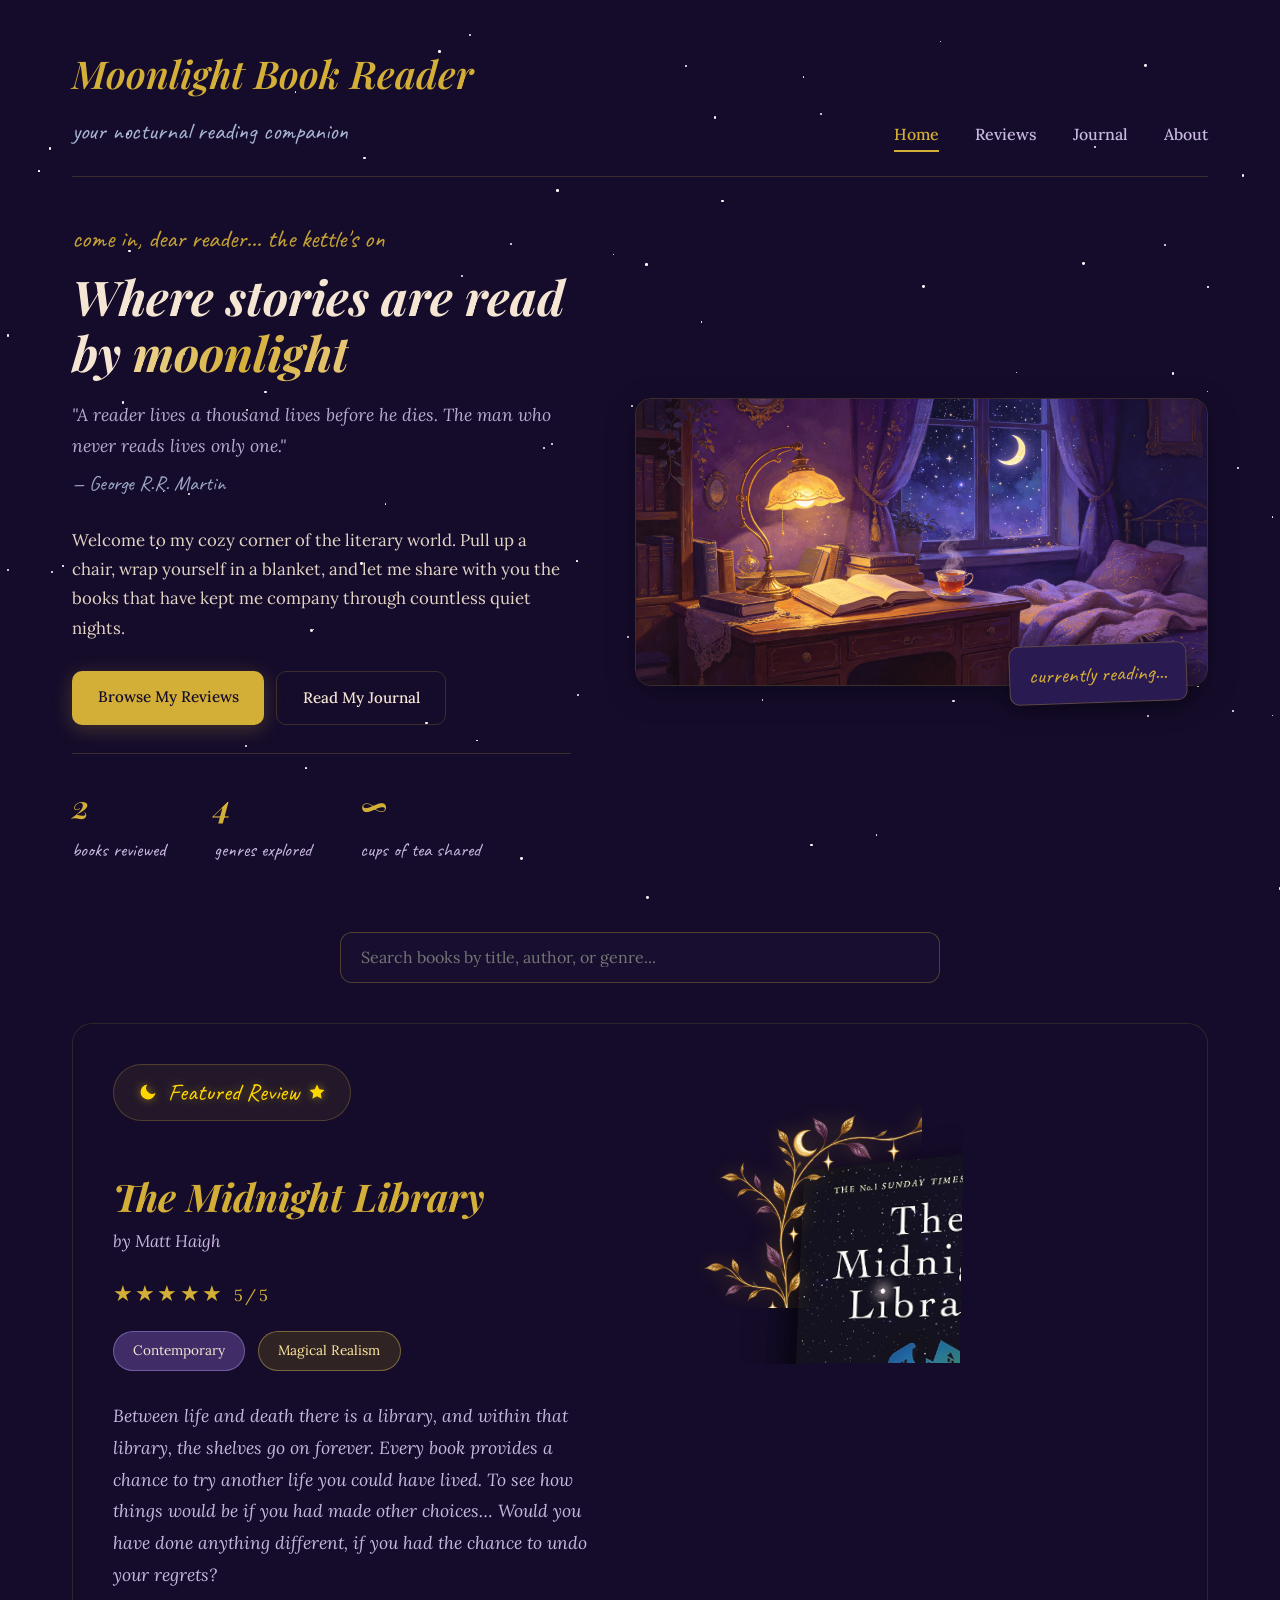
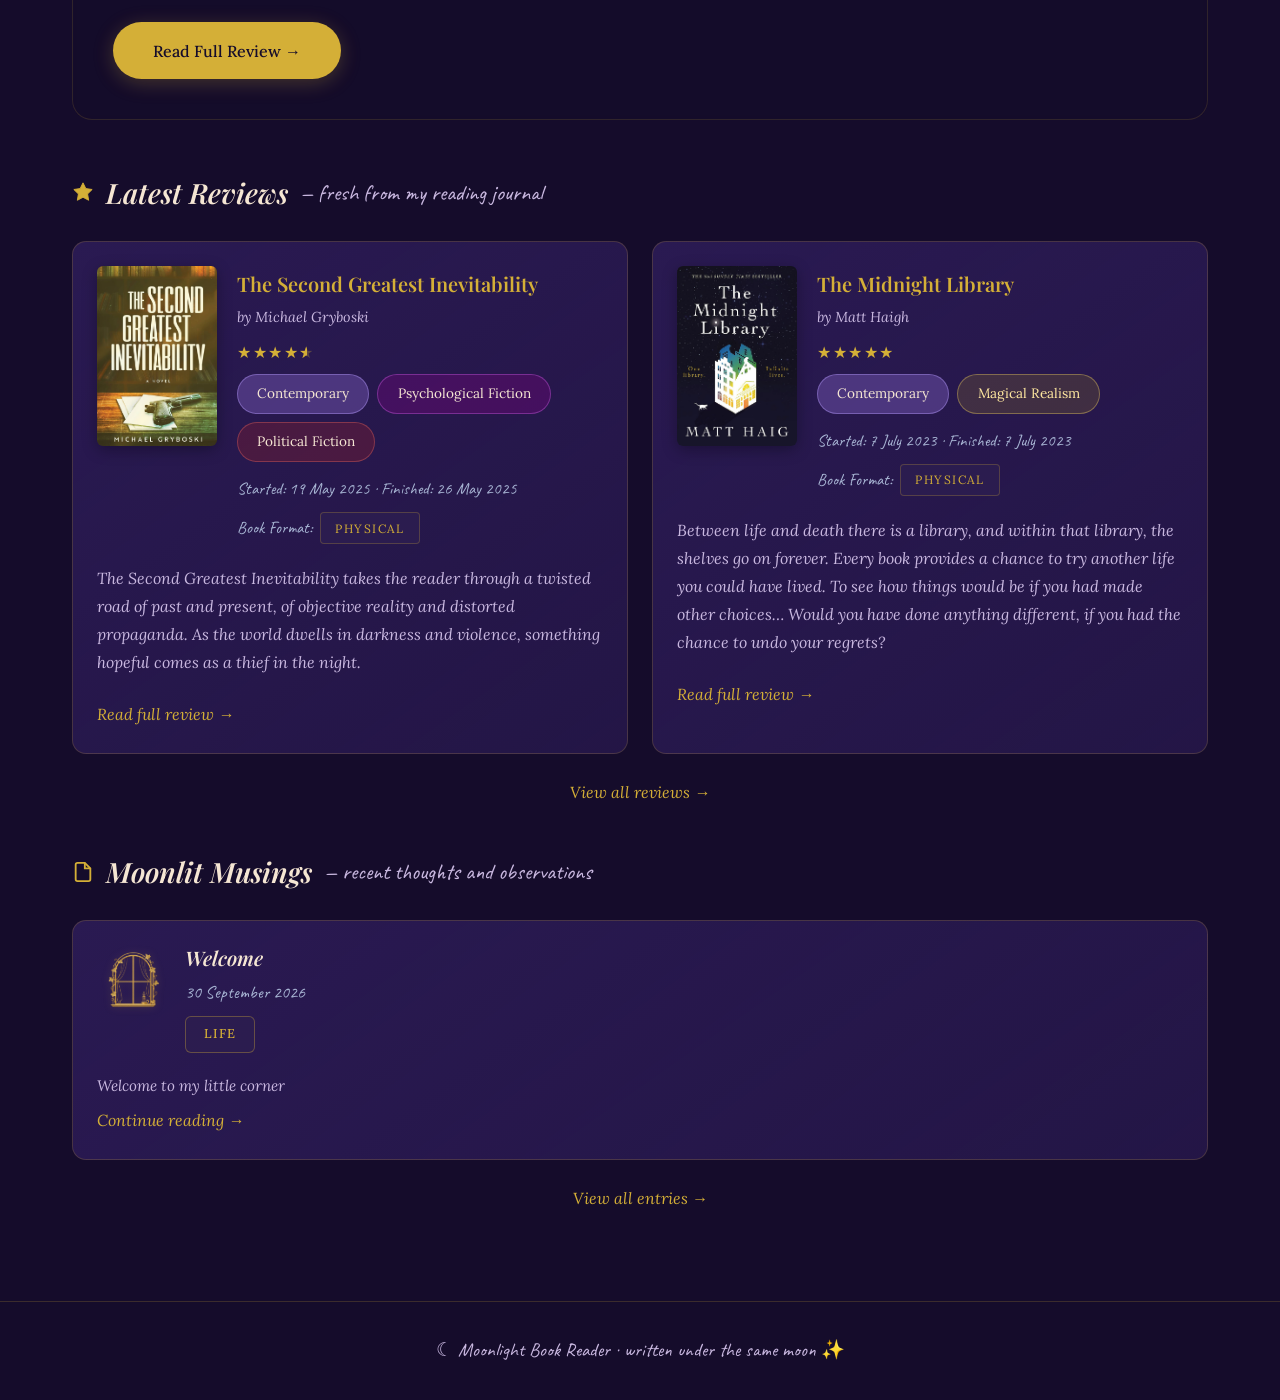
==== commit b7aca624: "Update index.html" ====
--- a/index.html
+++ b/index.html
@@ -119,7 +119,7 @@
                 id="featuredBookImg"
                 src="content/images/midnight-library.jpg" 
                 alt="The Midnight Library" 
-                style="position: relative; z-index: 8; width: 300px; height: 450px; object-fit: cover; border-radius: 4px 10px 10px 4px; transform: perspective(900px) rotateY(-14deg) rotateX(5deg) translateZ(10px); box-shadow: inset 15px 0 20px -10px rgba(255,255,255,0.15), inset -12px 0 25px -8px rgba(0,0,0,0.6), -20px 15px 40px rgba(0,0,0,0.5), 0 10px 30px rgba(0,0,0,0.35); transition: transform 0.4s ease, box-shadow 0.4s ease;"
+                style="position: relative; z-index: 8; width: 290px; height: 435px; object-fit: cover; border-radius: 4px 10px 10px 4px; transform: perspective(900px) rotateY(-14deg) rotateX(5deg) translateZ(10px); box-shadow: inset 15px 0 20px -10px rgba(255,255,255,0.15), inset -12px 0 25px -8px rgba(0,0,0,0.6), -20px 15px 40px rgba(0,0,0,0.5), 0 10px 30px rgba(0,0,0,0.35); transition: transform 0.4s ease, box-shadow 0.4s ease;"
                 onerror="this.style.border='2px dashed rgba(255,215,0,0.5)'; this.style.background='linear-gradient(135deg, #2a1a52, #1e1240)'; this.style.display='flex'; this.style.alignItems='center'; this.style.justifyContent='center'; this.style.color='#d4af37'; this.style.fontFamily='Caveat, cursive'; this.style.fontSize='1.2rem'; this.innerHTML='📖 Book Cover';"
               />
               
--- a/style.css
+++ b/style.css
@@ -408,7 +408,7 @@
     5px 0 15px rgba(0, 0, 0, 0.2);
   transition: transform 0.4s ease, box-shadow 0.4s ease;
 }
-/* ✅ FULLY RESTORED HOVER EFFECT — Featured Book */
+/* ✅ HOVER EFFECT — Class-based selector */
 .book-frame-wrapper:hover .featured-book-3d {
   transform: perspective(900px) rotateY(-8deg) rotateX(2deg) translateZ(25px) scale(1.03);
   box-shadow:
@@ -417,6 +417,19 @@
     -25px 20px 50px rgba(0, 0, 0, 0.55),
     0 15px 35px rgba(0, 0, 0, 0.4),
     8px 0 20px rgba(0, 0, 0, 0.25);
+}
+/* ✅ HOVER EFFECT — ID-based selectors (matches your HTML exactly) */
+#featuredFrameWrapper:hover #featuredBookImg {
+  transform: perspective(900px) rotateY(-8deg) rotateX(2deg) translateZ(25px) scale(1.04) !important;
+  box-shadow:
+    inset 15px 0 20px -10px rgba(255,255,255,0.18),
+    inset -12px 0 25px -8px rgba(0,0,0,0.6),
+    -25px 20px 50px rgba(0,0,0,0.55),
+    0 15px 35px rgba(0,0,0,0.4),
+    8px 0 20px rgba(0,0,0,0.25) !important;
+}
+#featuredFrameWrapper:hover #featuredOverlay {
+  filter: drop-shadow(0 0 20px rgba(255,223,100,0.6)) drop-shadow(0 0 35px rgba(255,215,0,0.35)) !important;
 }
 /* ===== VISUAL STAR RATING — PERFECT BASELINE ✨ ===== */
 .star-rating {
@@ -811,4 +824,28 @@
   .featured-genres { justify-content: center; }
   .featured-excerpt { max-width: 100%; }
   .book-frame-wrapper { width: 300px; height: 400px; }
-  .featured-book-3
+  .featured-book-3d { width: 190px; height: 285px; }
+  .journal-card-header { flex-direction: column; align-items: center; text-align: center; }
+}
+@media (max-width: 600px) {
+  .featured-title { font-size: 1.8rem; }
+  .book-frame-wrapper { width: 260px; height: 340px; }
+  .featured-book-3d { width: 160px; height: 240px; }
+  .container { padding: 0 1rem; }
+}
+/* ===== BOOKS PAGE HEADER — title left, search right ✨ ===== */
+.books-page-header {
+  display: flex;
+  align-items: center;
+  justify-content: space-between;
+  gap: 2rem;
+  flex-wrap: wrap;
+  margin-bottom: 1.5rem;
+}
+.books-page-header .section-header {
+  margin-bottom: 0;
+}
+.books-search-container {
+  max-width: 340px;
+  margin: 0;
+}
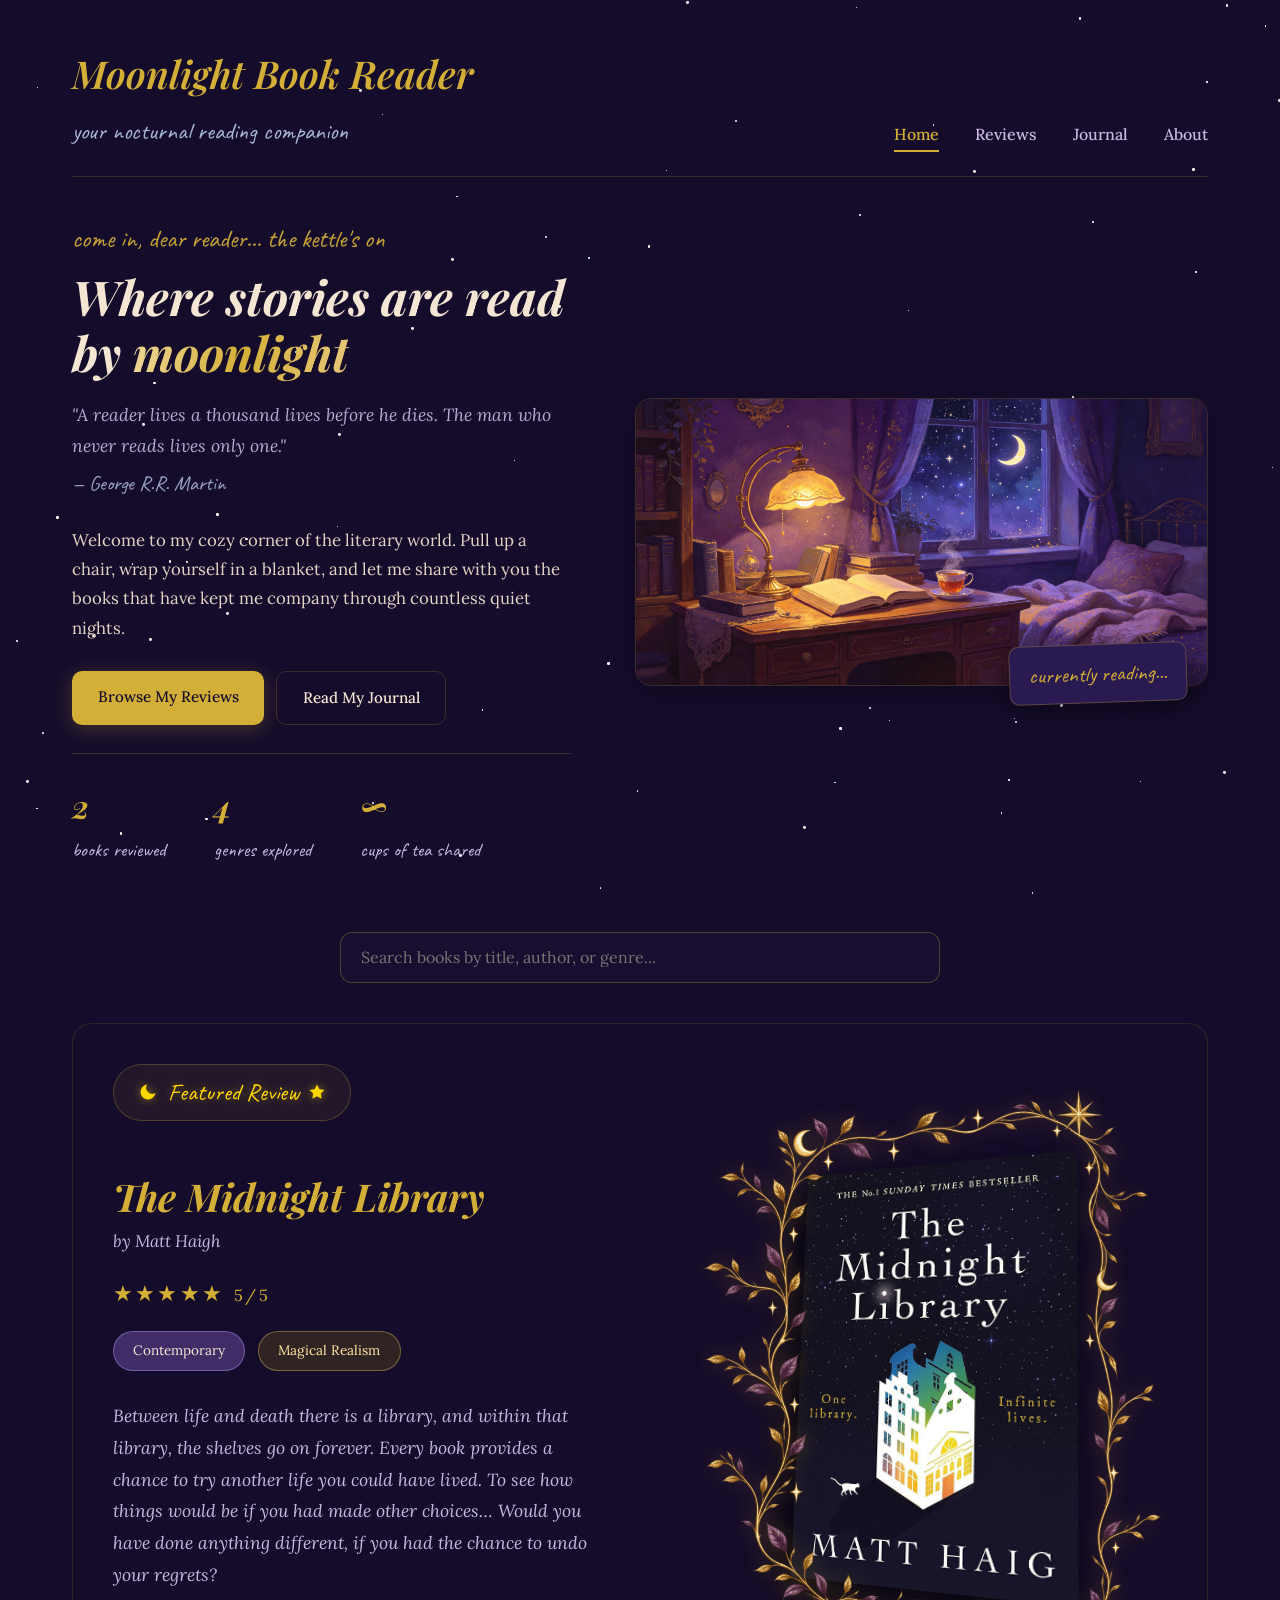
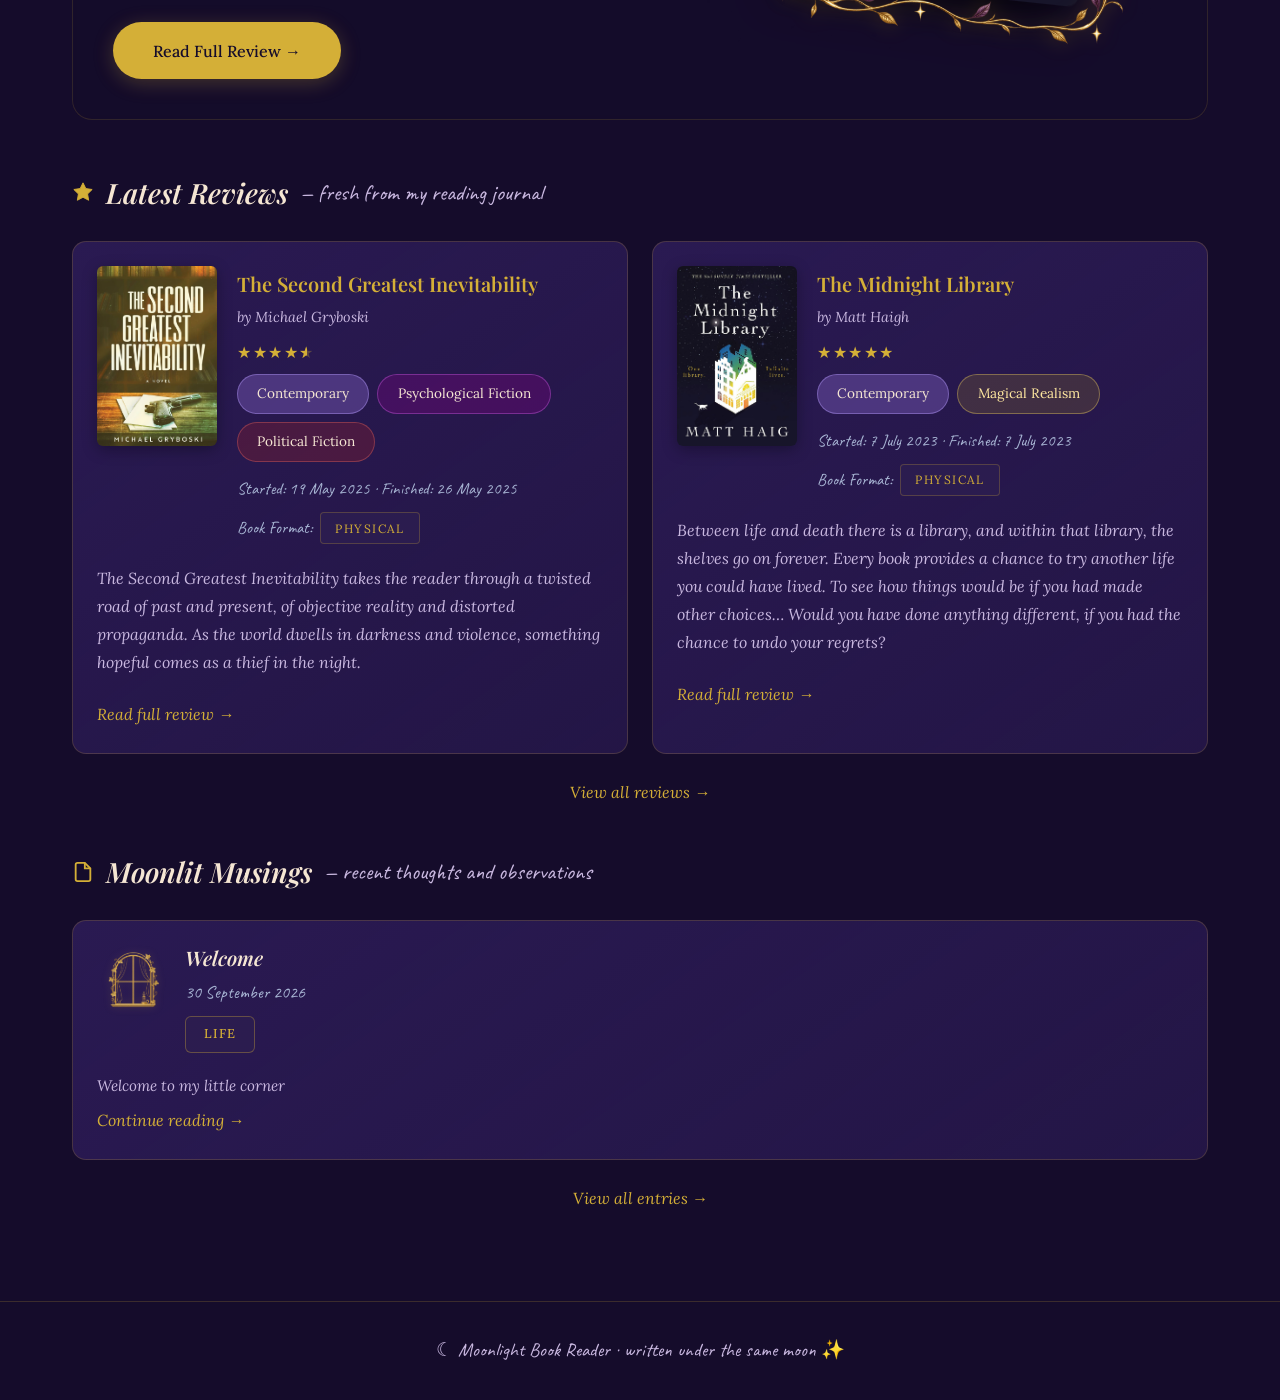
==== commit 037ee0bf: "Update index.html" ====
--- a/index.html
+++ b/index.html
@@ -119,7 +119,7 @@
                 id="featuredBookImg"
                 src="content/images/midnight-library.jpg" 
                 alt="The Midnight Library" 
-                style="position: relative; z-index: 8; width: 290px; height: 435px; object-fit: cover; border-radius: 4px 10px 10px 4px; transform: perspective(900px) rotateY(-14deg) rotateX(5deg) translateZ(10px); box-shadow: inset 15px 0 20px -10px rgba(255,255,255,0.15), inset -12px 0 25px -8px rgba(0,0,0,0.6), -20px 15px 40px rgba(0,0,0,0.5), 0 10px 30px rgba(0,0,0,0.35); transition: transform 0.4s ease, box-shadow 0.4s ease;"
+                style="position: relative; z-index: 8; width: 280px; height: 420px; object-fit: cover; border-radius: 4px 10px 10px 4px; transform: perspective(900px) rotateY(-14deg) rotateX(5deg) translateZ(10px); box-shadow: inset 15px 0 20px -10px rgba(255,255,255,0.15), inset -12px 0 25px -8px rgba(0,0,0,0.6), -20px 15px 40px rgba(0,0,0,0.5), 0 10px 30px rgba(0,0,0,0.35); transition: transform 0.4s ease, box-shadow 0.4s ease;"
                 onerror="this.style.border='2px dashed rgba(255,215,0,0.5)'; this.style.background='linear-gradient(135deg, #2a1a52, #1e1240)'; this.style.display='flex'; this.style.alignItems='center'; this.style.justifyContent='center'; this.style.color='#d4af37'; this.style.fontFamily='Caveat, cursive'; this.style.fontSize='1.2rem'; this.innerHTML='📖 Book Cover';"
               />
               
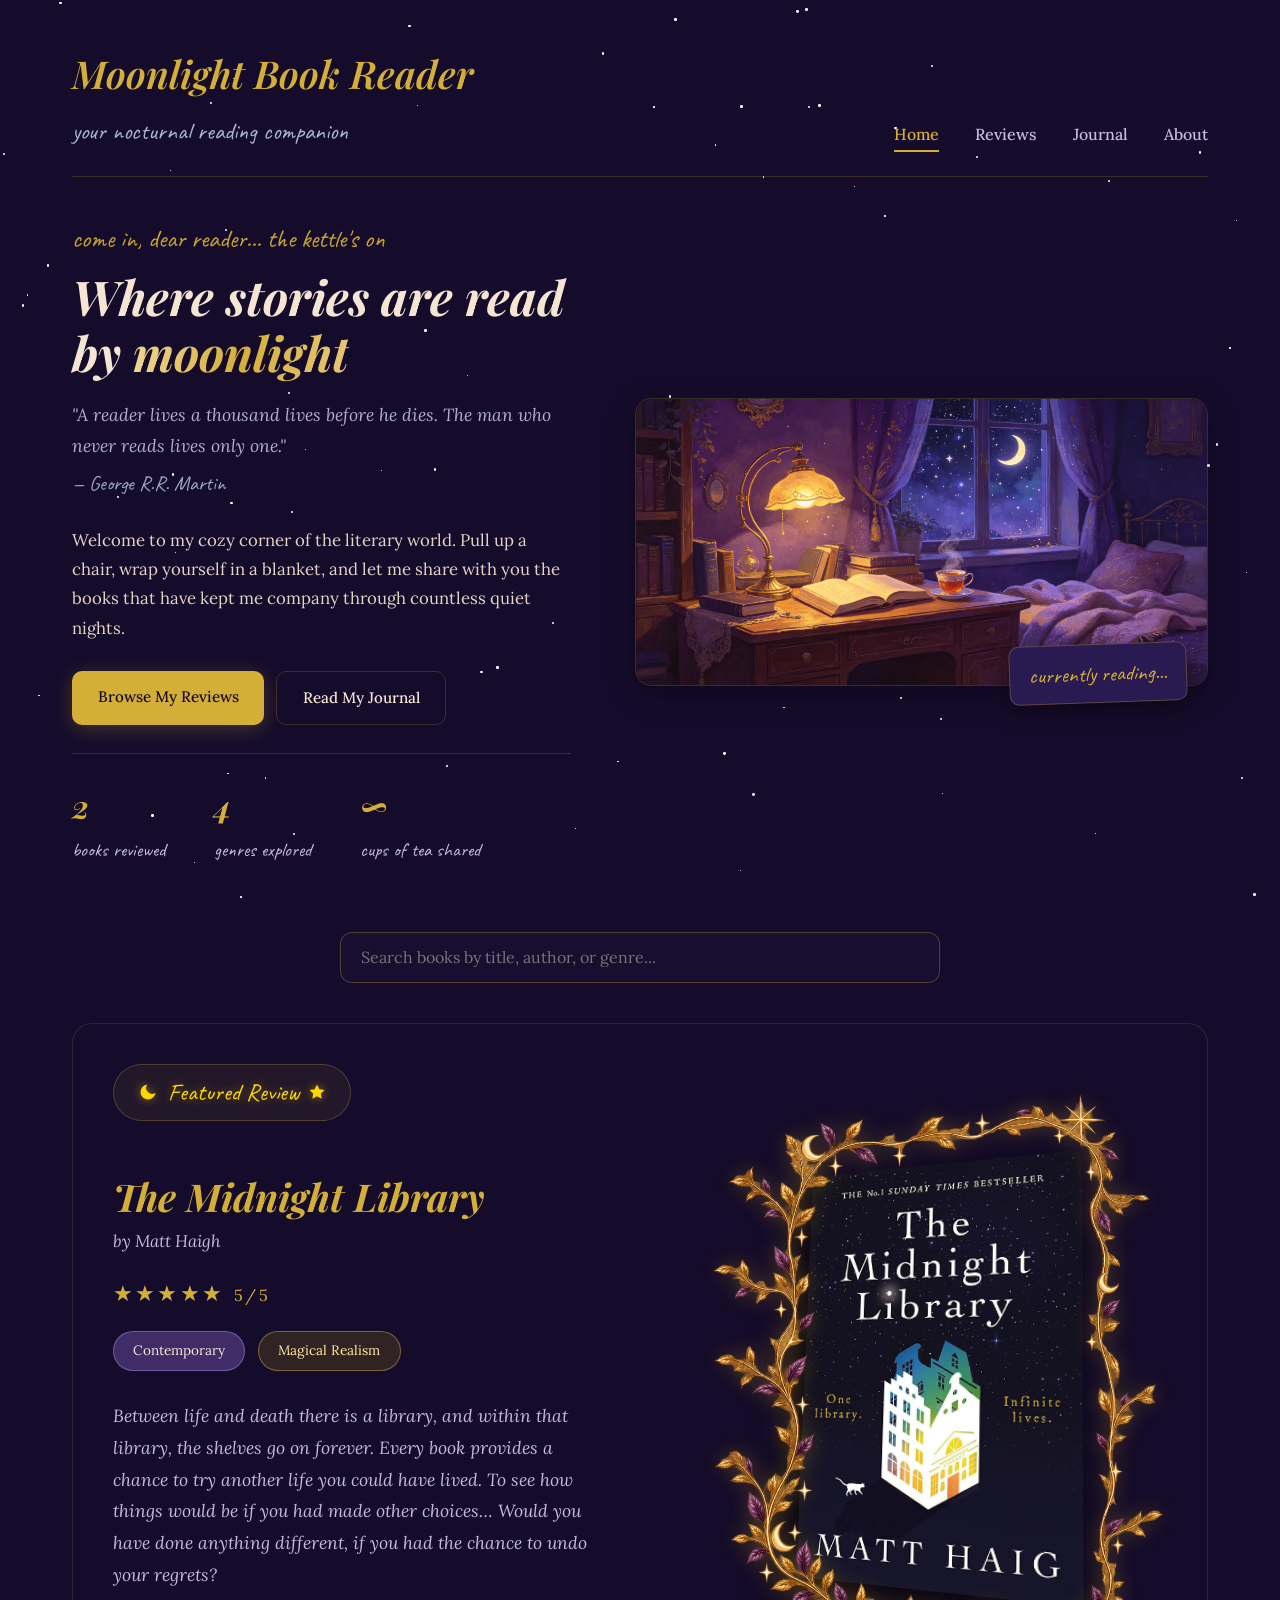
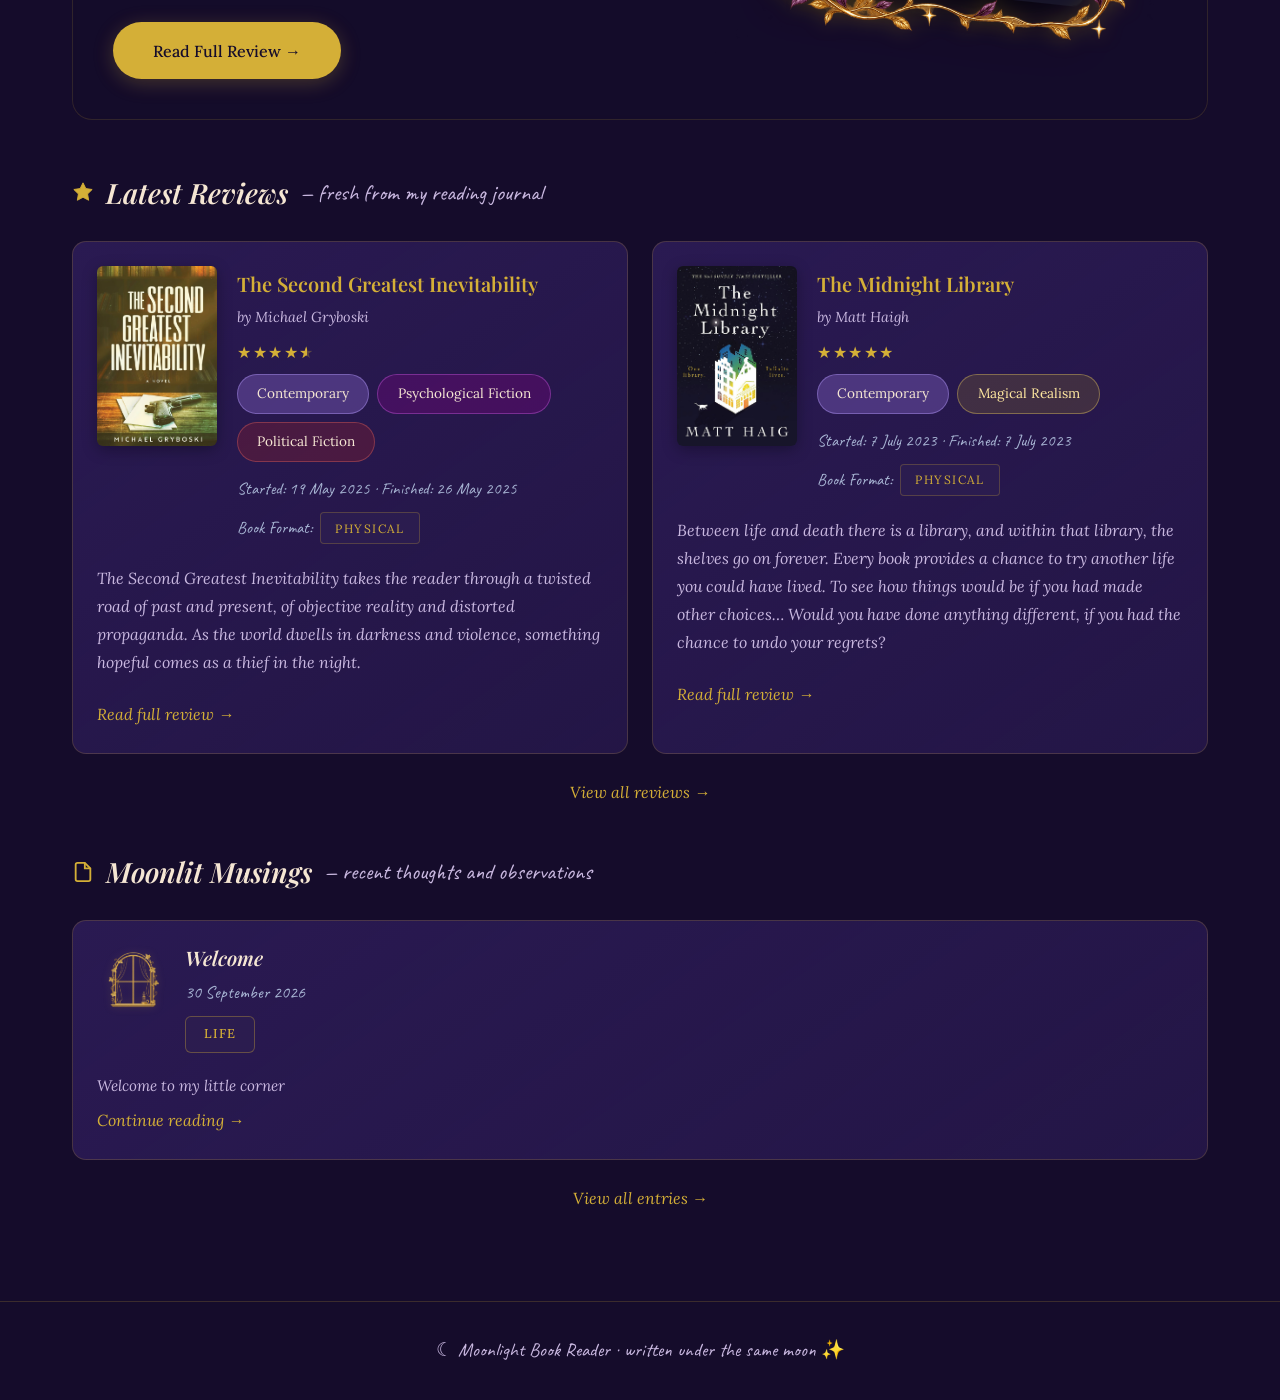
==== commit 10d79cca: "Update index.html" ====
--- a/index.html
+++ b/index.html
@@ -111,7 +111,7 @@
             <div 
               class="book-frame-wrapper" 
               id="featuredFrameWrapper"
-              style="position: relative; width: 470px; height: 576px; flex-shrink: 0; display: flex; align-items: center; justify-content: center;"
+              style="position: relative; width: 460px; height: 564px; flex-shrink: 0; display: flex; align-items: center; justify-content: center;"
             >
               
               <!-- 3D BOOK — perfect size: 300px × 450px, centered -->
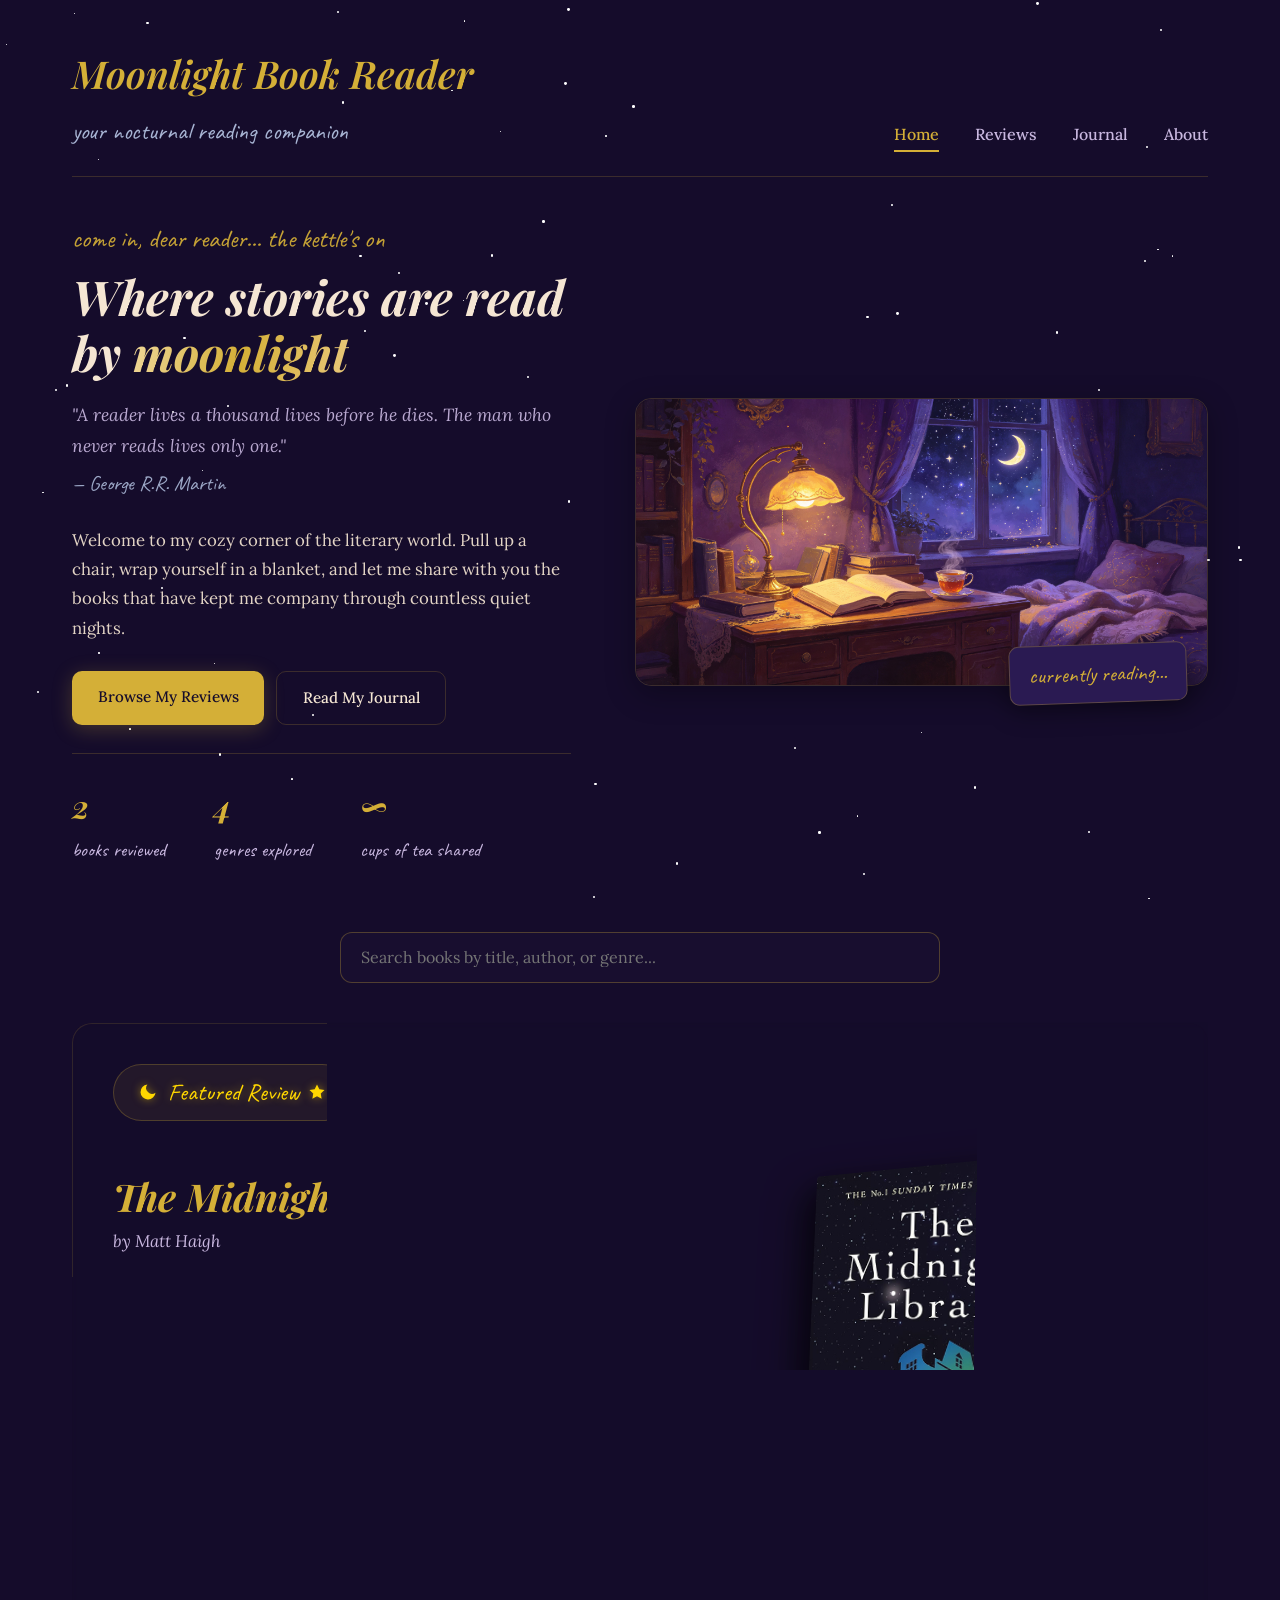
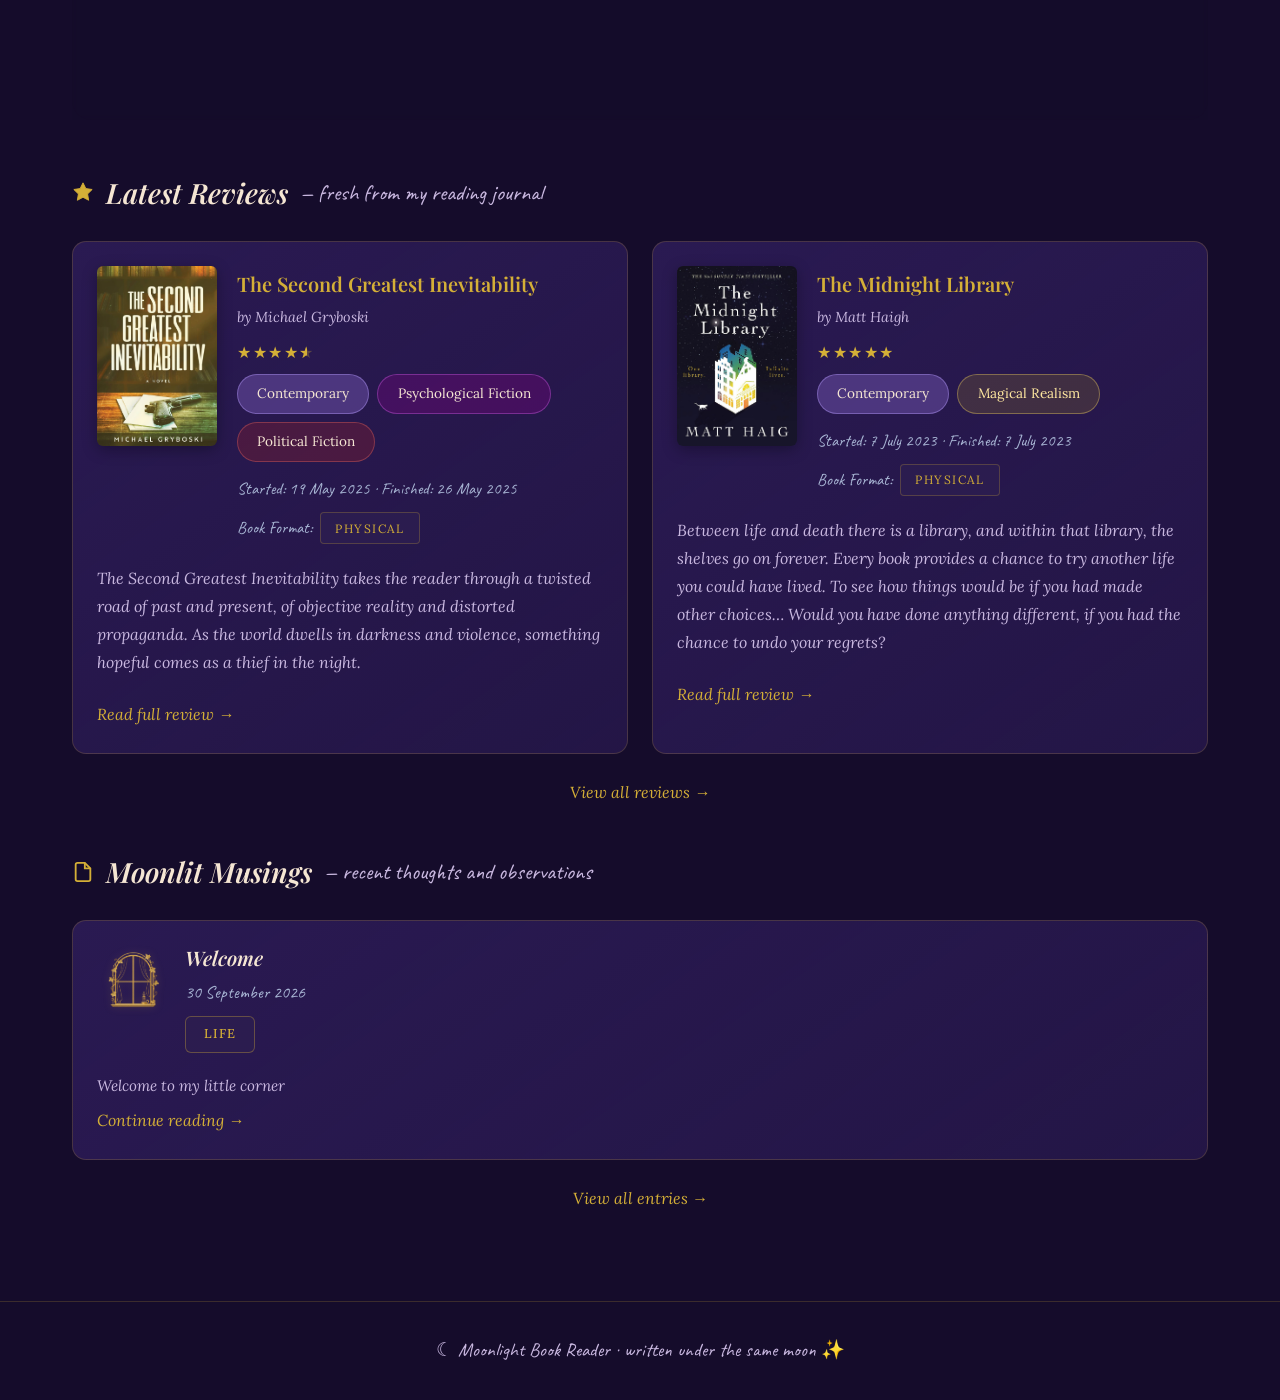
==== commit 20034237: "Update index.html" ====
--- a/index.html
+++ b/index.html
@@ -111,7 +111,7 @@
             <div 
               class="book-frame-wrapper" 
               id="featuredFrameWrapper"
-              style="position: relative; width: 460px; height: 564px; flex-shrink: 0; display: flex; align-items: center; justify-content: center;"
+              style="position: relative; width: 453px; height: 551px; flex-shrink: 0; display: flex; align-items: center; justify-content: center;"
             >
               
               <!-- 3D BOOK — perfect size: 300px × 450px, centered -->
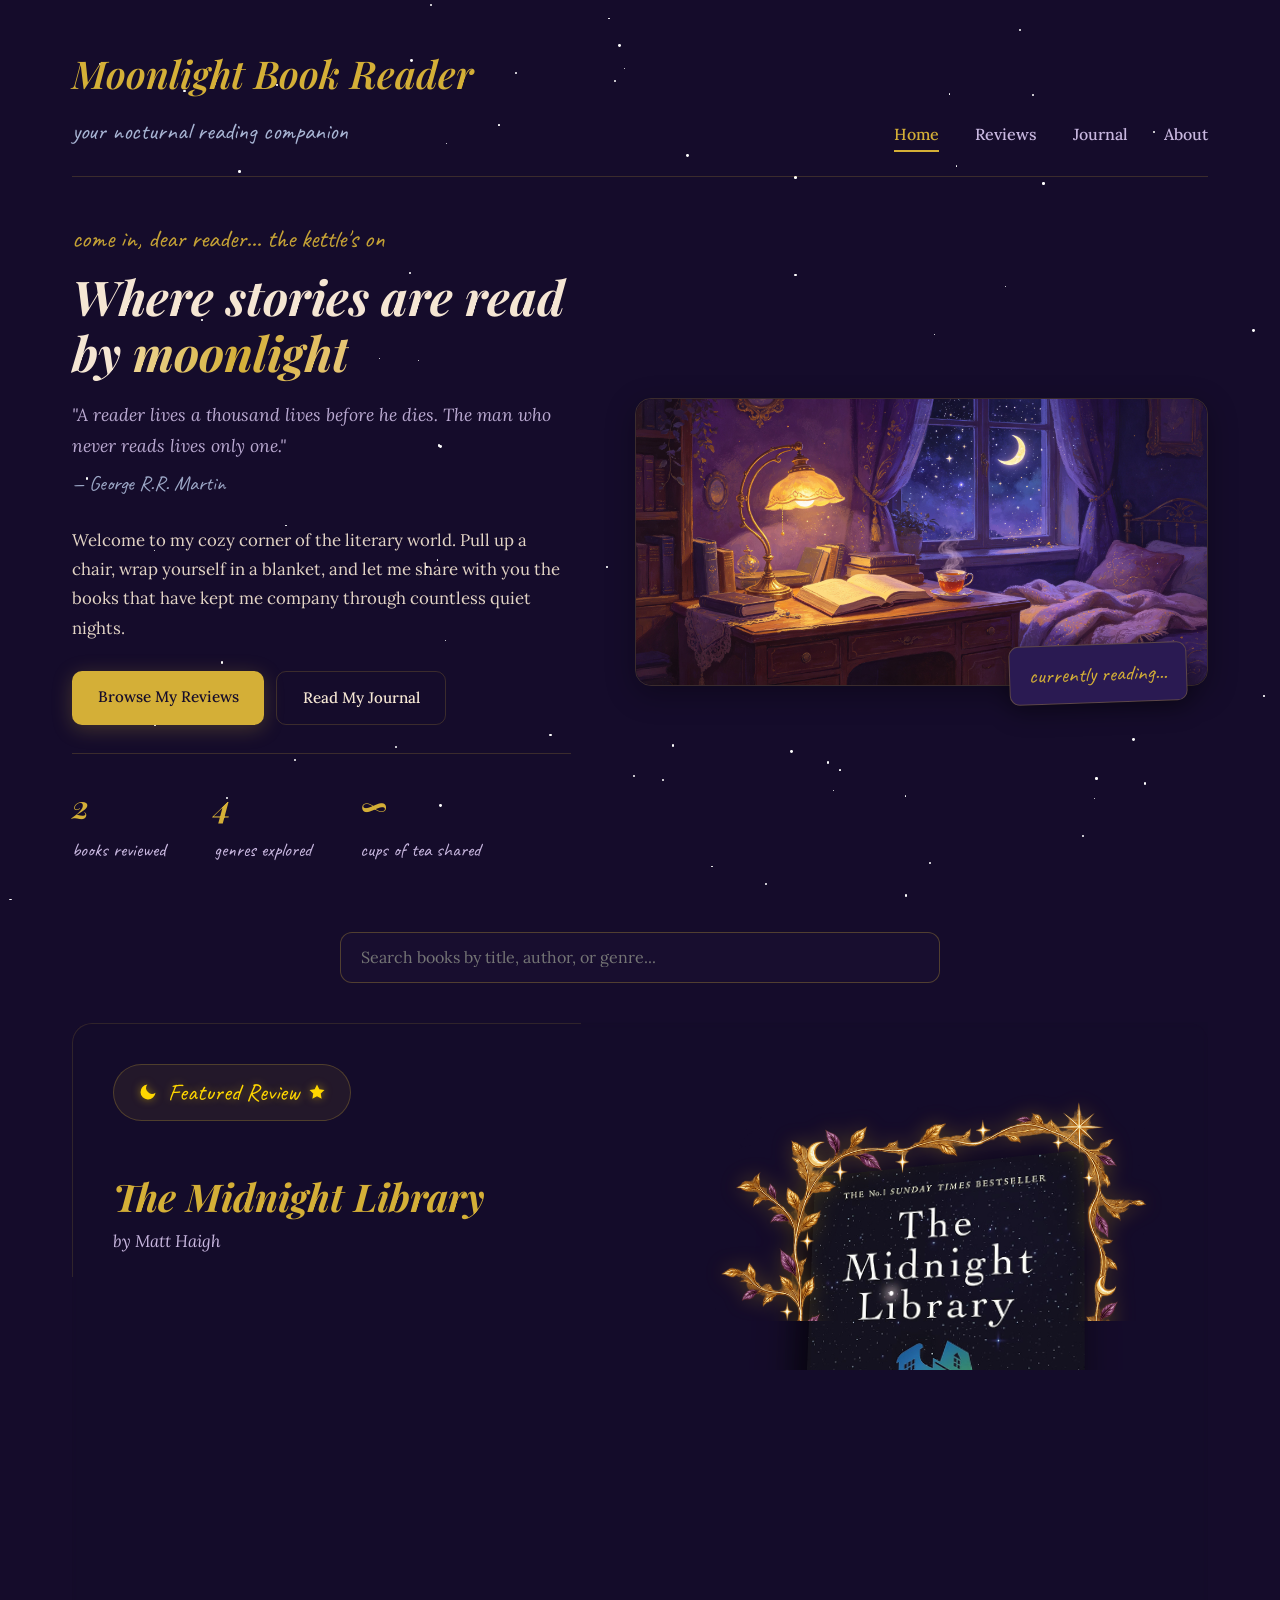
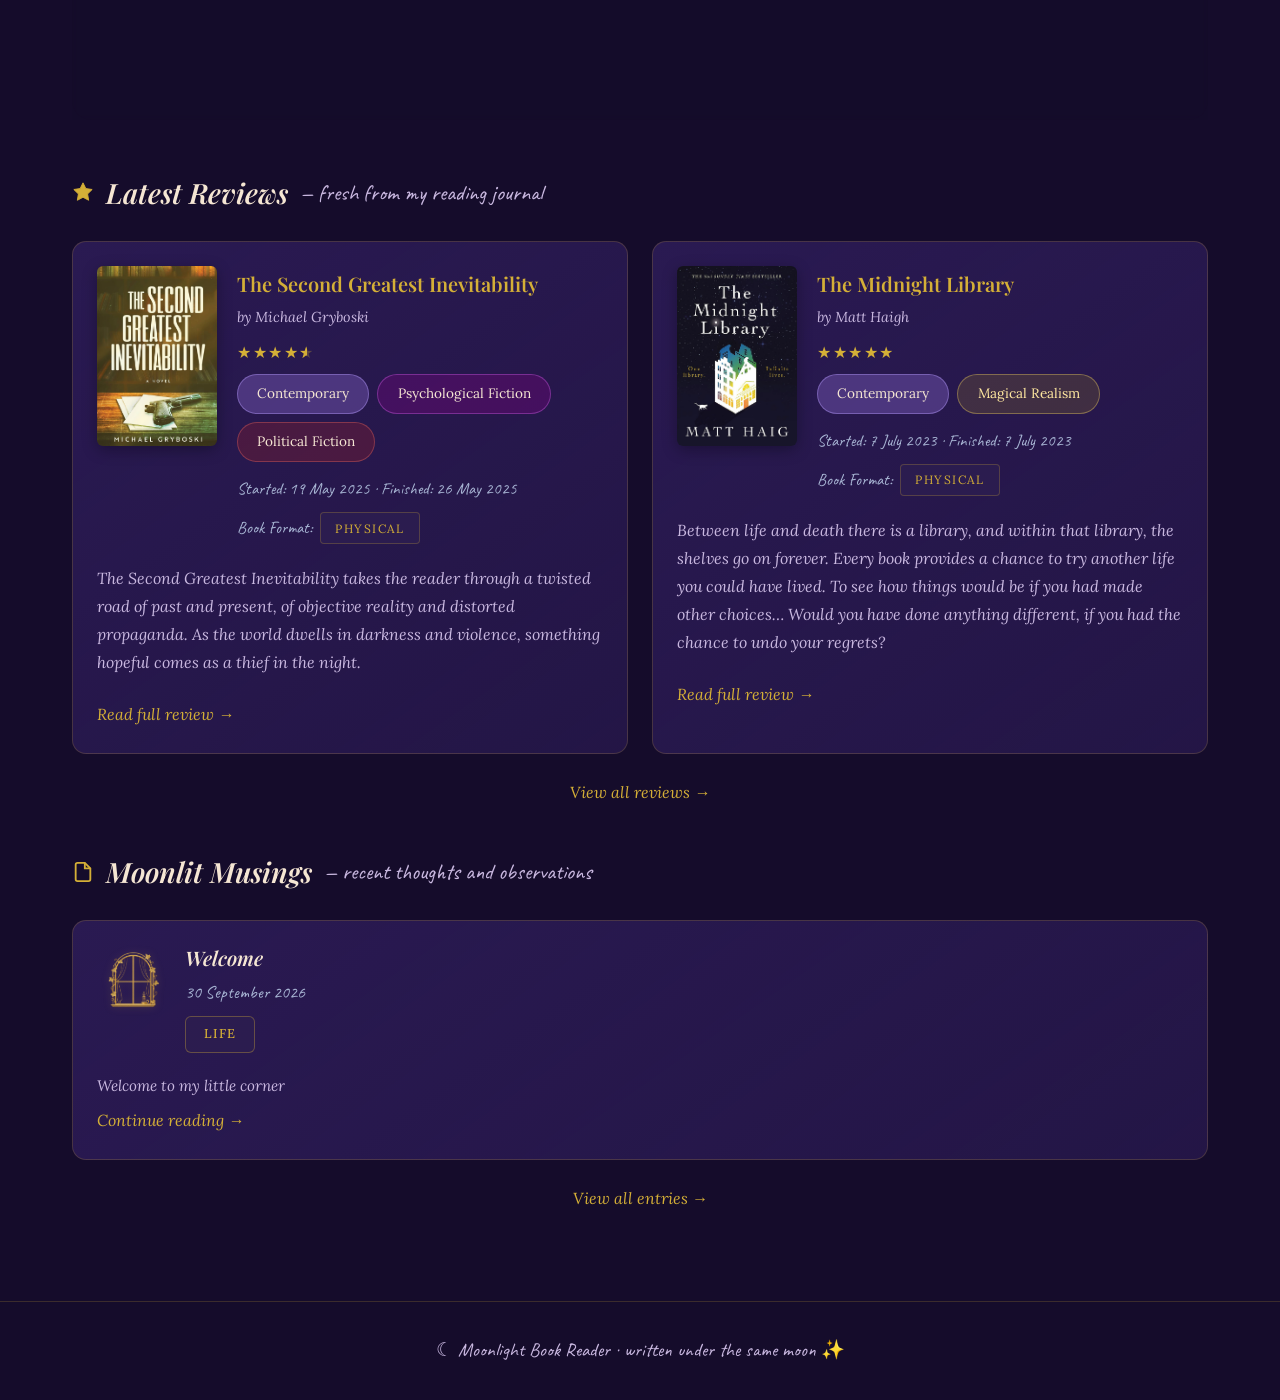
==== commit ec565a53: "Update index.html" ====
--- a/index.html
+++ b/index.html
@@ -111,7 +111,7 @@
             <div 
               class="book-frame-wrapper" 
               id="featuredFrameWrapper"
-              style="position: relative; width: 453px; height: 551px; flex-shrink: 0; display: flex; align-items: center; justify-content: center;"
+              style="position: relative; width: 456px; height: 549px; flex-shrink: 0; display: flex; align-items: center; justify-content: center;"
             >
               
               <!-- 3D BOOK — perfect size: 300px × 450px, centered -->
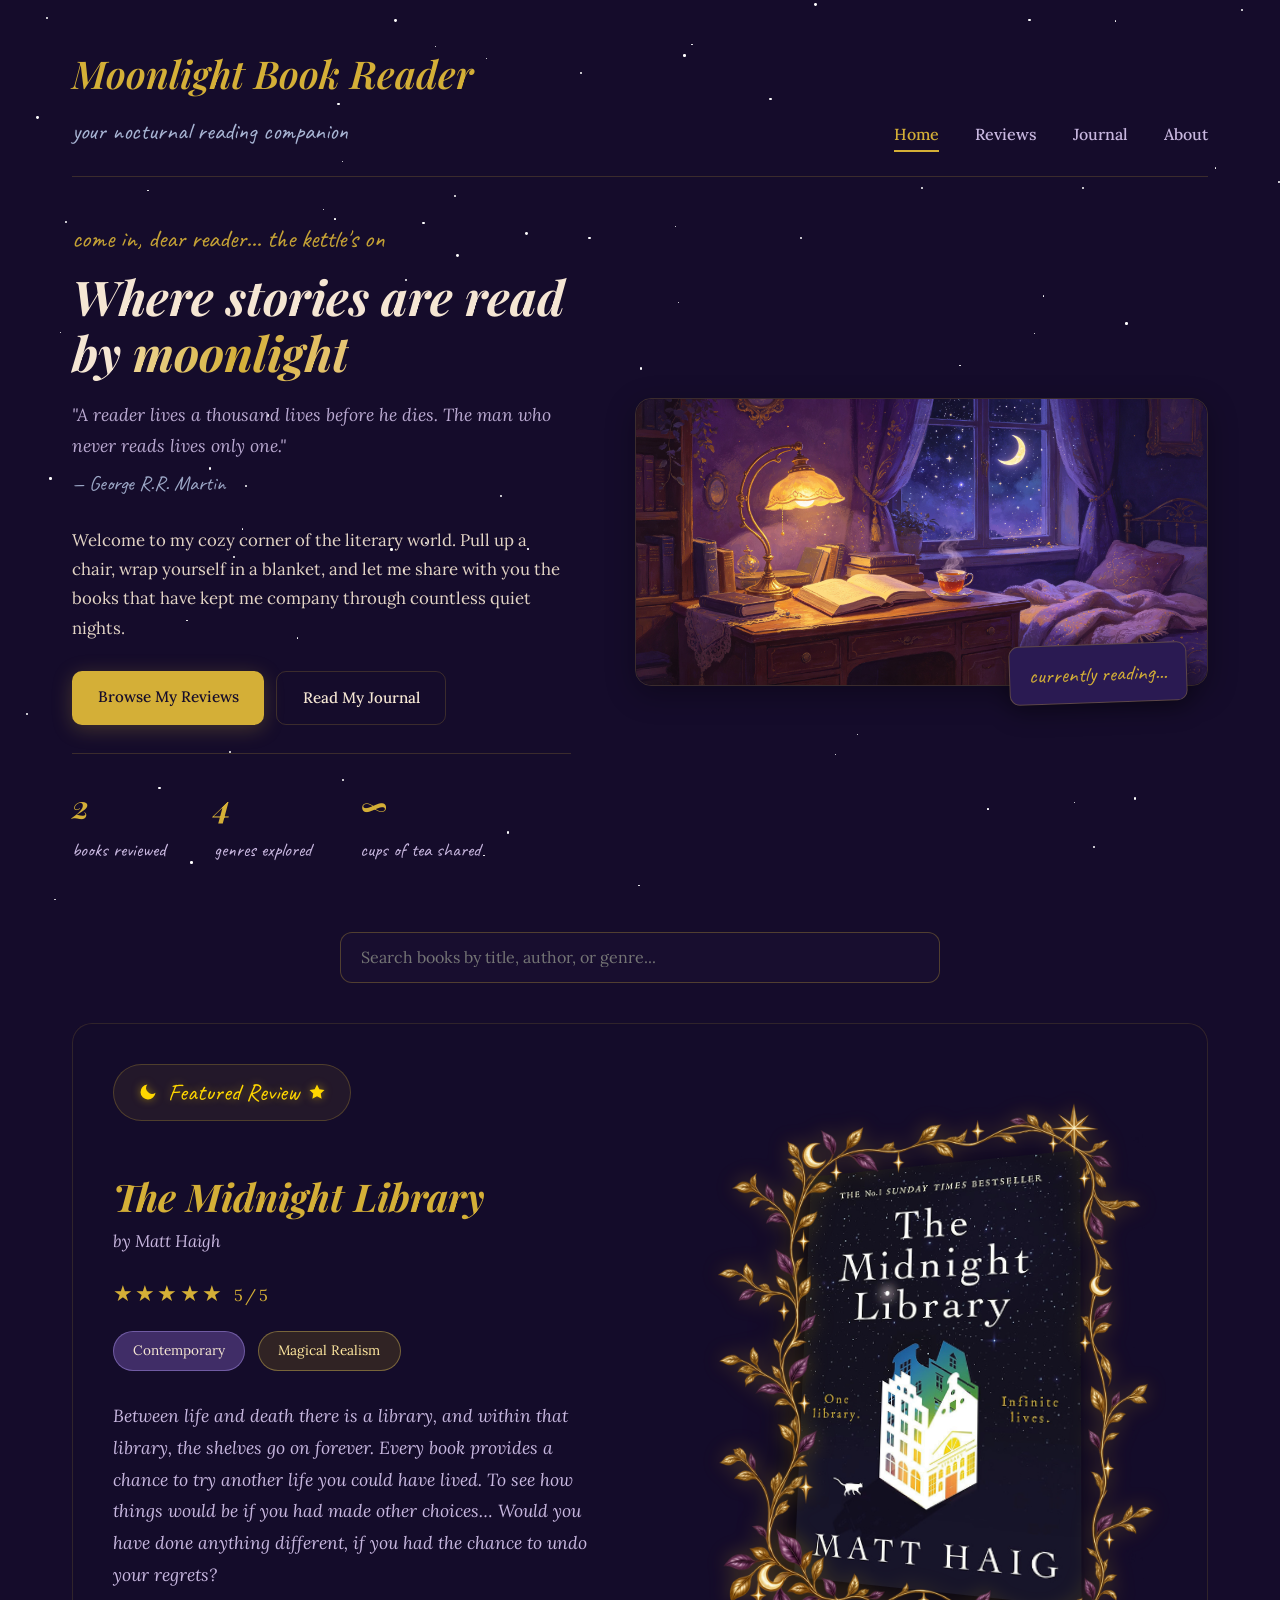
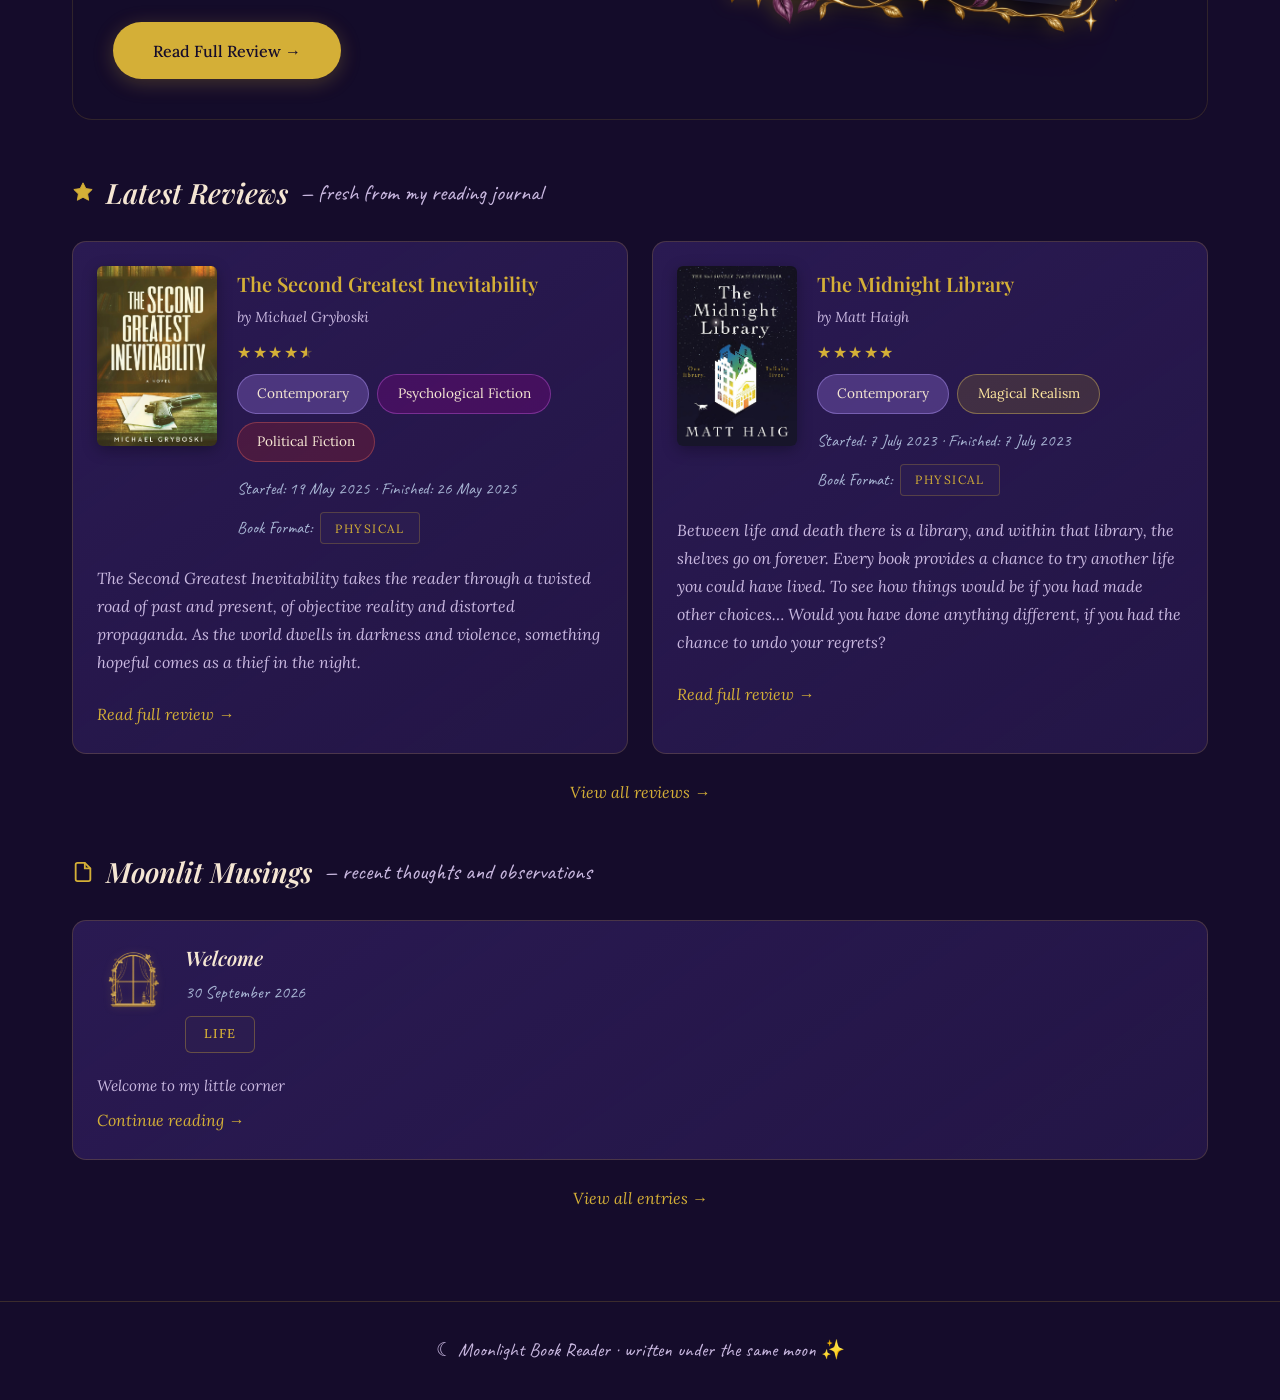
==== commit f217c2e4: "Update index.html" ====
--- a/index.html
+++ b/index.html
@@ -111,7 +111,7 @@
             <div 
               class="book-frame-wrapper" 
               id="featuredFrameWrapper"
-              style="position: relative; width: 456px; height: 549px; flex-shrink: 0; display: flex; align-items: center; justify-content: center;"
+              style="position: relative; width: 465px; height: 547px; flex-shrink: 0; display: flex; align-items: center; justify-content: center;"
             >
               
               <!-- 3D BOOK — perfect size: 300px × 450px, centered -->
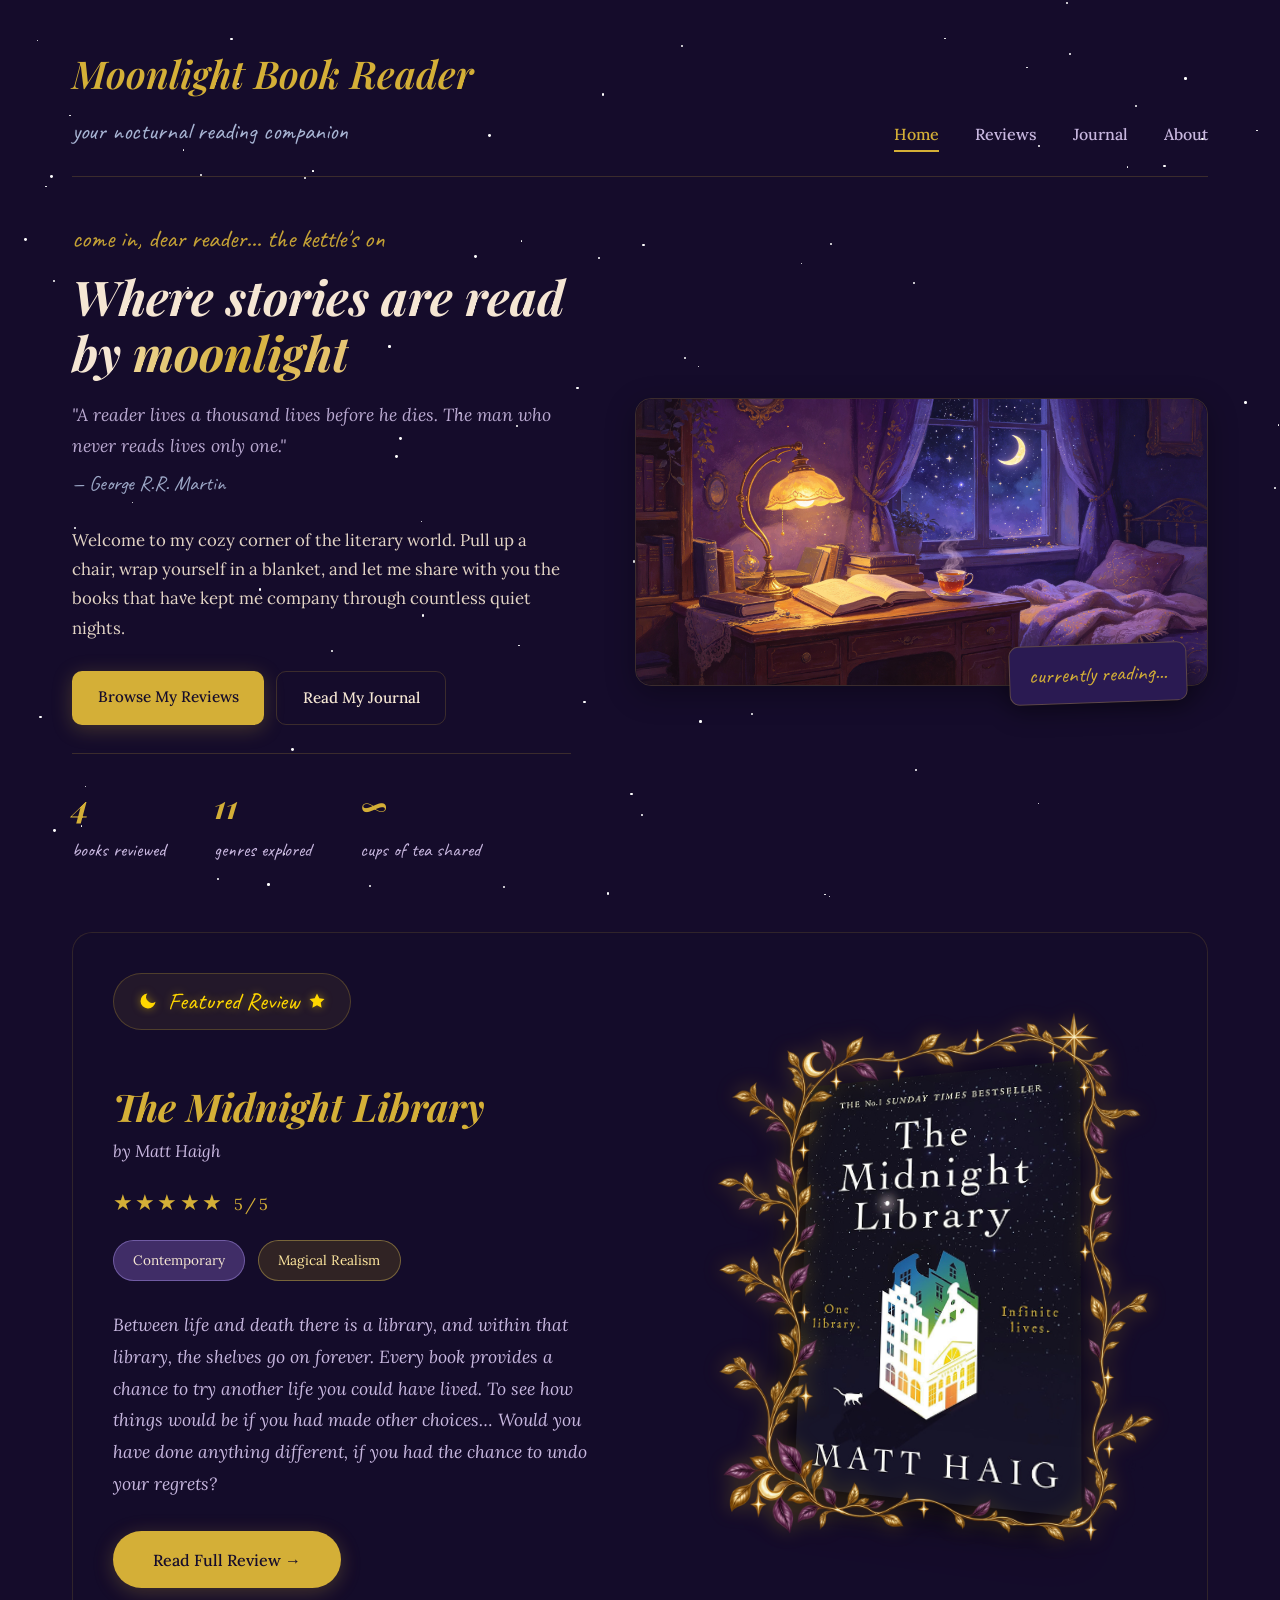
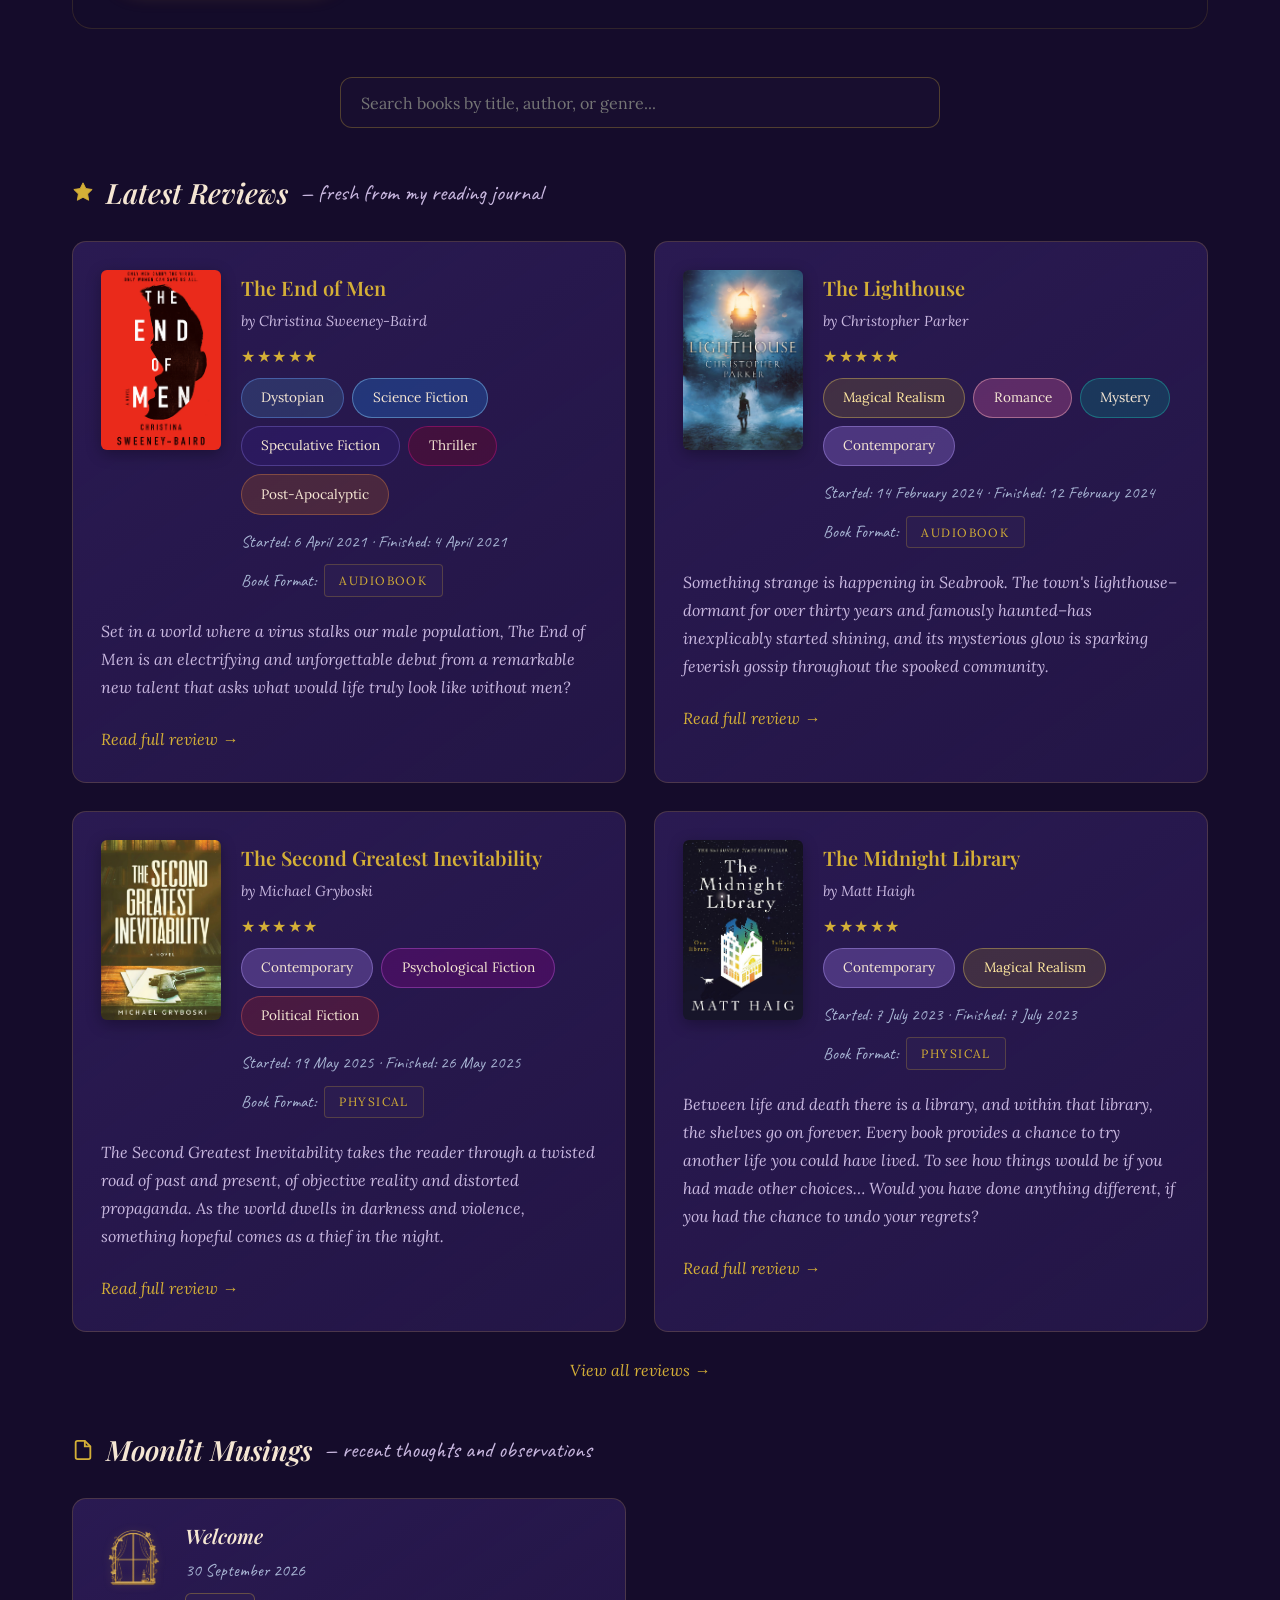
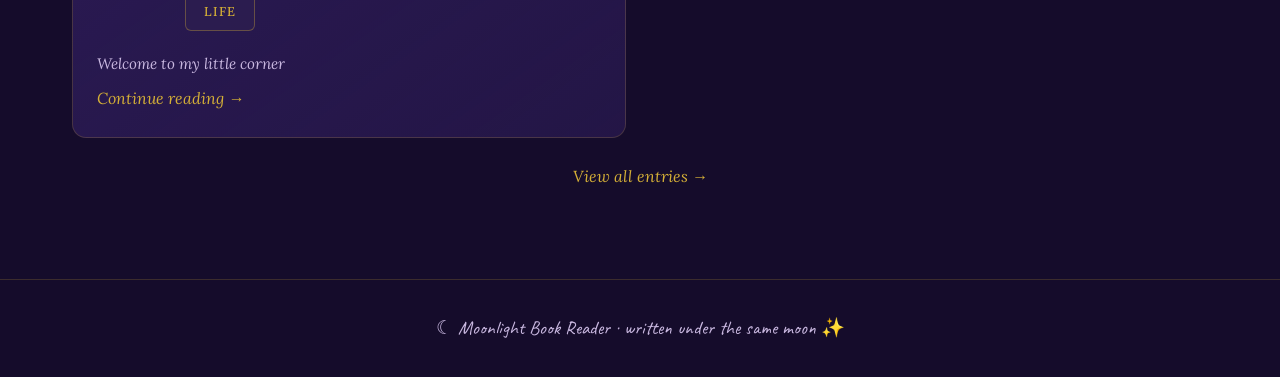
==== commit 73fa18f7: "Update index.html" ====
--- a/index.html
+++ b/index.html
@@ -5,7 +5,7 @@
   <meta name="viewport" content="width=device-width, initial-scale=1.0" />
   <title>Moonlight Book Reader — Home</title>
   <link rel="icon" type="image/png" href="favicon.png" />
-  <link rel="stylesheet" href="style.css?v=5" />
+  <link rel="stylesheet" href="style.css?v=6" />
 </head>
 <body>
   <div class="stars-bg"></div>
@@ -23,7 +23,6 @@
           <a href="about.html">About</a>
         </nav>
       </header>
-
       <!-- HERO SECTION -->
       <section class="hero">
         <div class="hero-text">
@@ -57,20 +56,7 @@
         </div>
       </section>
 
-      <!-- 🔍 Search Bar -->
-      <section class="search-section">
-        <div class="search-container">
-          <input 
-            type="text" 
-            id="searchInput" 
-            placeholder="Search books by title, author, or genre..." 
-            class="search-input"
-          />
-          <div id="searchResults" class="search-results"></div>
-        </div>
-      </section>
-
-           <!-- ⭐ Featured Review — AUTO-UPDATING ✨ (styling 100% preserved) -->
+      <!-- ⭐ Featured Review — AUTO-UPDATING ✨ -->
       <section class="featured-section" id="featuredSection">
         <div class="featured-review" style="background: rgba(21, 12, 43, 0.25); backdrop-filter: blur(2px); border: 1px solid rgba(212, 175, 55, 0.15);">
           <div class="featured-book-wrap">
@@ -113,17 +99,16 @@
               id="featuredFrameWrapper"
               style="position: relative; width: 465px; height: 547px; flex-shrink: 0; display: flex; align-items: center; justify-content: center;"
             >
-              
-              <!-- 3D BOOK — perfect size: 300px × 450px, centered -->
+              <!-- 3D BOOK COVER -->
               <img 
                 id="featuredBookImg"
                 src="content/images/midnight-library.jpg" 
                 alt="The Midnight Library" 
                 style="position: relative; z-index: 8; width: 280px; height: 420px; object-fit: cover; border-radius: 4px 10px 10px 4px; transform: perspective(900px) rotateY(-14deg) rotateX(5deg) translateZ(10px); box-shadow: inset 15px 0 20px -10px rgba(255,255,255,0.15), inset -12px 0 25px -8px rgba(0,0,0,0.6), -20px 15px 40px rgba(0,0,0,0.5), 0 10px 30px rgba(0,0,0,0.35); transition: transform 0.4s ease, box-shadow 0.4s ease;"
-                onerror="this.style.border='2px dashed rgba(255,215,0,0.5)'; this.style.background='linear-gradient(135deg, #2a1a52, #1e1240)'; this.style.display='flex'; this.style.alignItems='center'; this.style.justifyContent='center'; this.style.color='#d4af37'; this.style.fontFamily='Caveat, cursive'; this.style.fontSize='1.2rem'; this.innerHTML='📖 Book Cover';"
+                onerror="this.style.border='2px dashed rgba(255,215,0,0.5)'; this.style.background='linear-gradient(135deg, #2a1a52, #1e1240)'; this.style.display='flex'; this.style.alignItems='center'; this.style.justifyContent='center'; this.style.color='#d4af37'; this.style.fontFamily='Caveat, cursive'; this.style.fontSize='1.2rem'; this.alt='📖 Book Cover';"
               />
               
-              <!-- YOUR ELEGANT GOLDEN FRAME -->
+              <!-- GOLDEN DECORATIVE OVERLAY -->
               <img 
                 id="featuredOverlay"
                 src="content/images/book-decoration.png" 
@@ -133,6 +118,19 @@
               />
             </div>
           </div>
+        </div>
+      </section>
+
+      <!-- 🔍 Search Bar — now after Featured ✨ -->
+      <section class="search-section">
+        <div class="search-container">
+          <input 
+            type="text" 
+            id="searchInput" 
+            placeholder="Search books by title, author, or genre..." 
+            class="search-input"
+          />
+          <div id="searchResults" class="search-results"></div>
         </div>
       </section>
       
@@ -187,12 +185,14 @@
       }
     }
   </script>
-  <script src="script.js?v=5"></script>
-  <!-- ✨ Featured Hover Effect — Guaranteed to work -->
+
+  <script src="script.js?v=6"></script>
+
+  <!-- ✨ Featured Hover Effect — Fixed to use correct ID -->
   <script>
     (function() {
       const wrapper = document.getElementById('featuredFrameWrapper');
-      const book = document.getElementById('featuredBook3d');
+      const book = document.getElementById('featuredBookImg');
       const overlay = document.getElementById('featuredOverlay');
       
       if (wrapper && book) {
--- a/style.css
+++ b/style.css
@@ -147,6 +147,8 @@
 /* ===== ALL GENRE COLORS — COMPLETE SET ✨ ===== */
 .genre-pill.anthologies { background: rgba(186, 85, 211, 0.25); border-color: rgba(221, 160, 221, 0.4); }
 .genre-pill.art { background: rgba(255, 127, 80, 0.25); border-color: rgba(255, 160, 122, 0.4); }
+/* ✨ NEW: Autobiography — warm sepia, personal & intimate */
+.genre-pill.autobiography { background: rgba(160, 120, 80, 0.3); border-color: rgba(210, 170, 120, 0.45); }
 .genre-pill.biographical-fiction { background: rgba(205, 133, 63, 0.25); border-color: rgba(205, 133, 63, 0.45); }
 .genre-pill.biography { background: rgba(205, 133, 63, 0.25); border-color: rgba(205, 133, 63, 0.45); }
 .genre-pill.children { background: rgba(255, 182, 193, 0.3); border-color: rgba(255, 192, 203, 0.45); }
@@ -174,11 +176,17 @@
 .genre-pill.memoir { background: rgba(139, 119, 101, 0.3); border-color: rgba(188, 143, 143, 0.4); }
 .genre-pill.middle-grade { background: rgba(135, 206, 250, 0.28); border-color: rgba(173, 216, 230, 0.45); }
 .genre-pill.mystery { background: rgba(0, 128, 128, 0.3); border-color: rgba(32, 178, 170, 0.45); }
+/* ✨ NEW: Mystery / Thriller — deep noir teal, shadow & intrigue */
+.genre-pill.mystery-thriller { background: rgba(20, 60, 80, 0.45); border-color: rgba(80, 140, 160, 0.45); }
 .genre-pill.new-adult { background: rgba(255, 105, 180, 0.28); border-color: rgba(255, 182, 193, 0.45); }
 .genre-pill.non-fiction { background: rgba(139, 119, 101, 0.3); border-color: rgba(188, 143, 143, 0.4); }
 .genre-pill.paranormal-romance { background: rgba(200, 162, 200, 0.3); border-color: rgba(221, 160, 221, 0.45); }
 .genre-pill.philosophy { background: rgba(112, 128, 144, 0.32); border-color: rgba(176, 196, 222, 0.45); }
+/* ✨ NEW: Photography — soft silver with moonlight gold whisper */
+.genre-pill.photography { background: rgba(160, 160, 170, 0.28); border-color: rgba(212, 195, 140, 0.4); }
 .genre-pill.poetry { background: rgba(218, 112, 214, 0.25); border-color: rgba(221, 160, 221, 0.45); }
+/* ✨ NEW: Post-Apocalyptic — dusty burnt rust, faded world */
+.genre-pill.post-apocalyptic { background: rgba(140, 70, 40, 0.35); border-color: rgba(200, 120, 70, 0.45); }
 .genre-pill.political-fiction { background: rgba(178, 34, 34, 0.25); border-color: rgba(205, 92, 92, 0.45); }
 .genre-pill.psychological-fiction { background: rgba(139, 0, 139, 0.3); border-color: rgba(186, 85, 211, 0.45); }
 .genre-pill.psychological-thriller { background: rgba(128, 0, 128, 0.3); border-color: rgba(186, 85, 211, 0.45); }
@@ -187,6 +195,8 @@
 .genre-pill.sci-fi, .genre-pill.science-fiction { background: rgba(30, 144, 255, 0.25); border-color: rgba(135, 206, 250, 0.45); }
 .genre-pill.self-help { background: rgba(60, 179, 113, 0.25); border-color: rgba(144, 238, 144, 0.4); }
 .genre-pill.short-stories { background: rgba(255, 160, 122, 0.28); border-color: rgba(255, 127, 80, 0.45); }
+/* ✨ NEW: Speculative Fiction — cosmic indigo, other worlds & stars */
+.genre-pill.speculative-fiction { background: rgba(50, 30, 120, 0.4); border-color: rgba(120, 100, 200, 0.45); }
 .genre-pill.thriller { background: rgba(128, 0, 32, 0.3); border-color: rgba(199, 21, 133, 0.45); }
 .genre-pill.travel { background: rgba(32, 178, 170, 0.28); border-color: rgba(0, 206, 209, 0.45); }
 .genre-pill.urban-fantasy { background: rgba(75, 0, 130, 0.32); border-color: rgba(123, 104, 238, 0.45); }
@@ -502,17 +512,24 @@
 }
 .quotes-section { margin-bottom: 2.5rem; }
 .verdict-section { margin-top: 2.5rem; }
-/* ===== BOOK CARDS — HORIZONTAL ===== */
+/* ===== BOOK CARDS — GRID LAYOUTS ✨ FIXED TO 2 PER ROW ===== */
+/* Homepage Latest Reviews — 2 × 2 grid exactly as reference image */
+.latest-reviews-grid {
+  display: grid;
+  grid-template-columns: repeat(2, 1fr);
+  gap: 1.75rem;
+}
+/* Reviews Page — 2 per row, spacious & balanced */
 .books-grid {
   display: grid;
-  grid-template-columns: repeat(auto-fit, minmax(300px, 1fr));
-  gap: 1.5rem;
+  grid-template-columns: repeat(2, 1fr);
+  gap: 1.75rem;
 }
 .book-card {
   background: linear-gradient(145deg, var(--card), var(--card-soft));
   border: 1px solid var(--border);
   border-radius: 14px;
-  padding: 1.5rem;
+  padding: 1.75rem;
   transition: all 0.3s ease;
 }
 .book-card:hover {
@@ -604,11 +621,11 @@
   text-align: center;
   margin: 1rem 0 2.5rem;
 }
-/* ===== JOURNAL GRID ===== */
+/* ===== JOURNAL GRID — 2 per row ===== */
 .journal-grid {
   display: grid !important;
-  grid-template-columns: repeat(auto-fit, minmax(320px, 1fr)) !important;
-  gap: 1.5rem !important;
+  grid-template-columns: repeat(2, 1fr) !important;
+  gap: 1.75rem !important;
 }
 .journal-entry {
   background: transparent;
@@ -826,6 +843,17 @@
   .book-frame-wrapper { width: 300px; height: 400px; }
   .featured-book-3d { width: 190px; height: 285px; }
   .journal-card-header { flex-direction: column; align-items: center; text-align: center; }
+  .books-grid, .latest-reviews-grid, .journal-grid {
+    grid-template-columns: 1fr !important;
+  }
+  .books-page-header {
+    flex-direction: column;
+    align-items: flex-start !important;
+  }
+  .books-search-container {
+    max-width: 100% !important;
+    width: 100%;
+  }
 }
 @media (max-width: 600px) {
   .featured-title { font-size: 1.8rem; }
